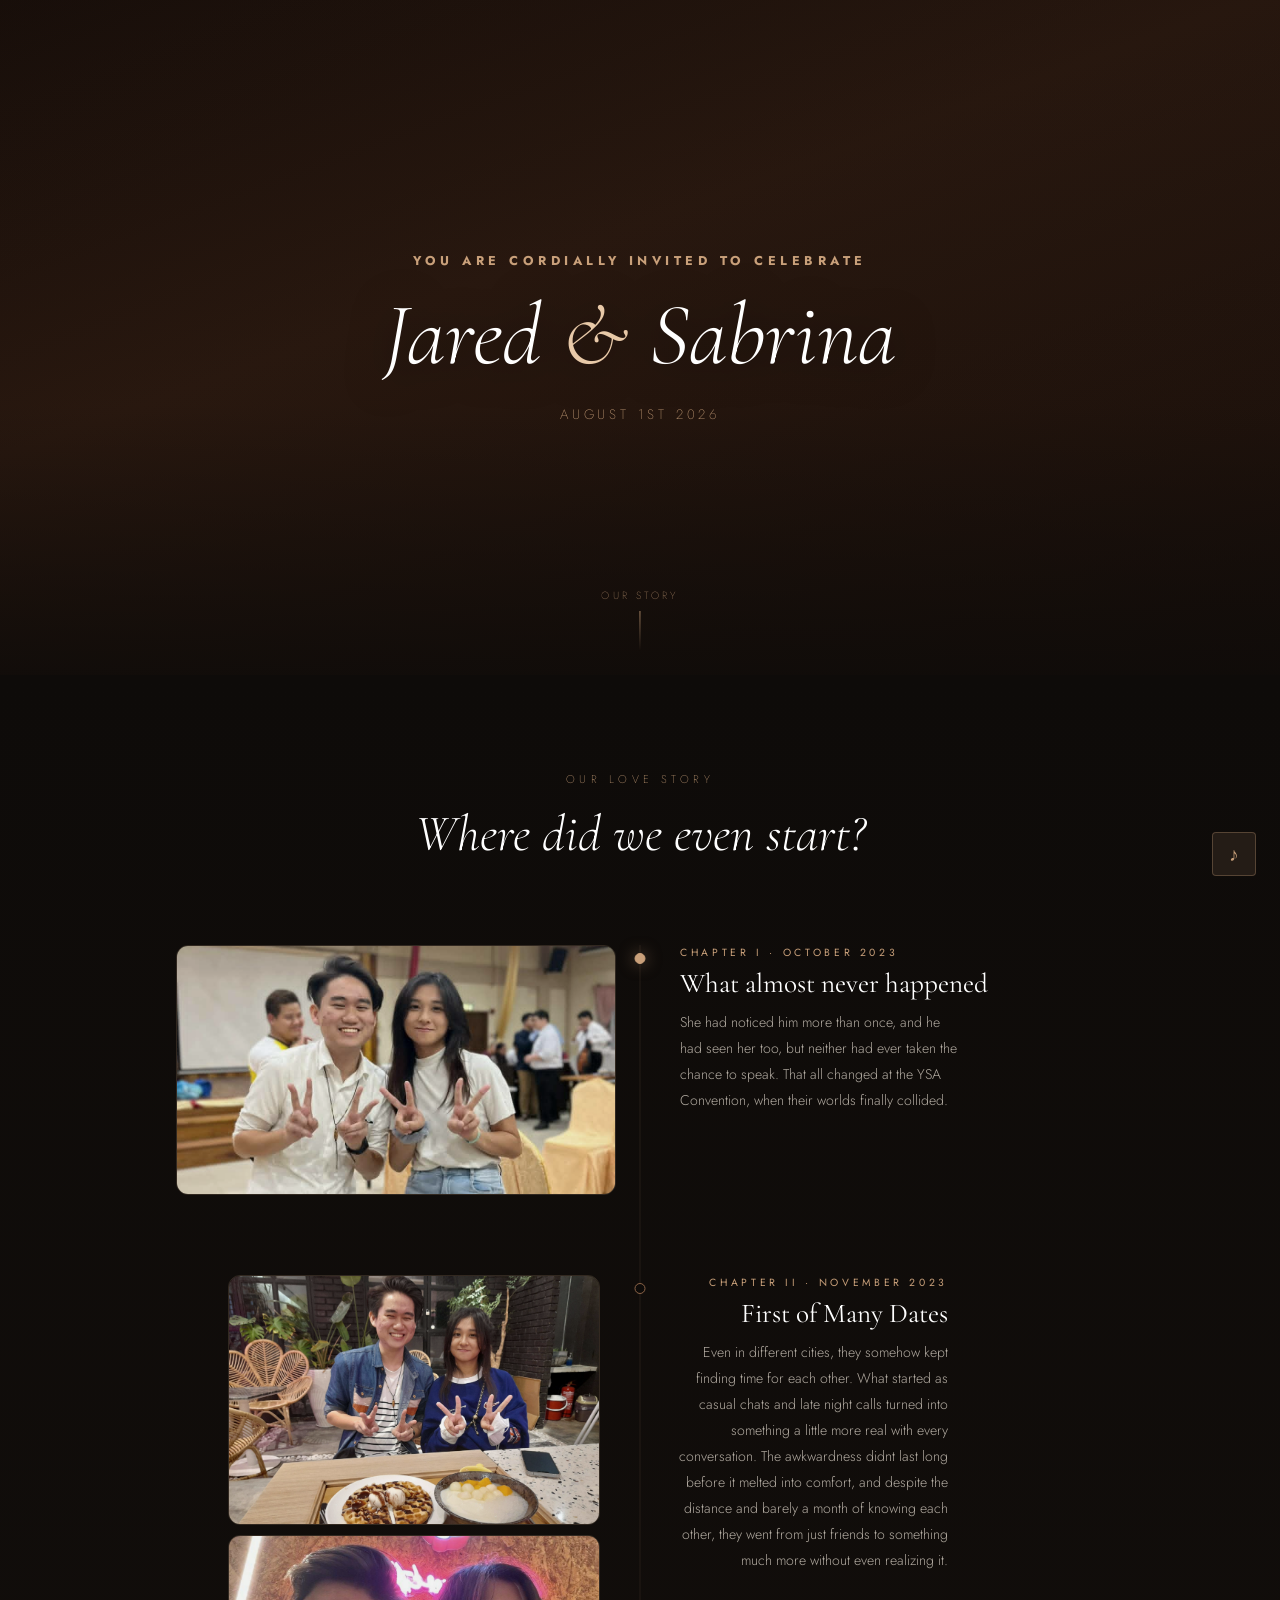
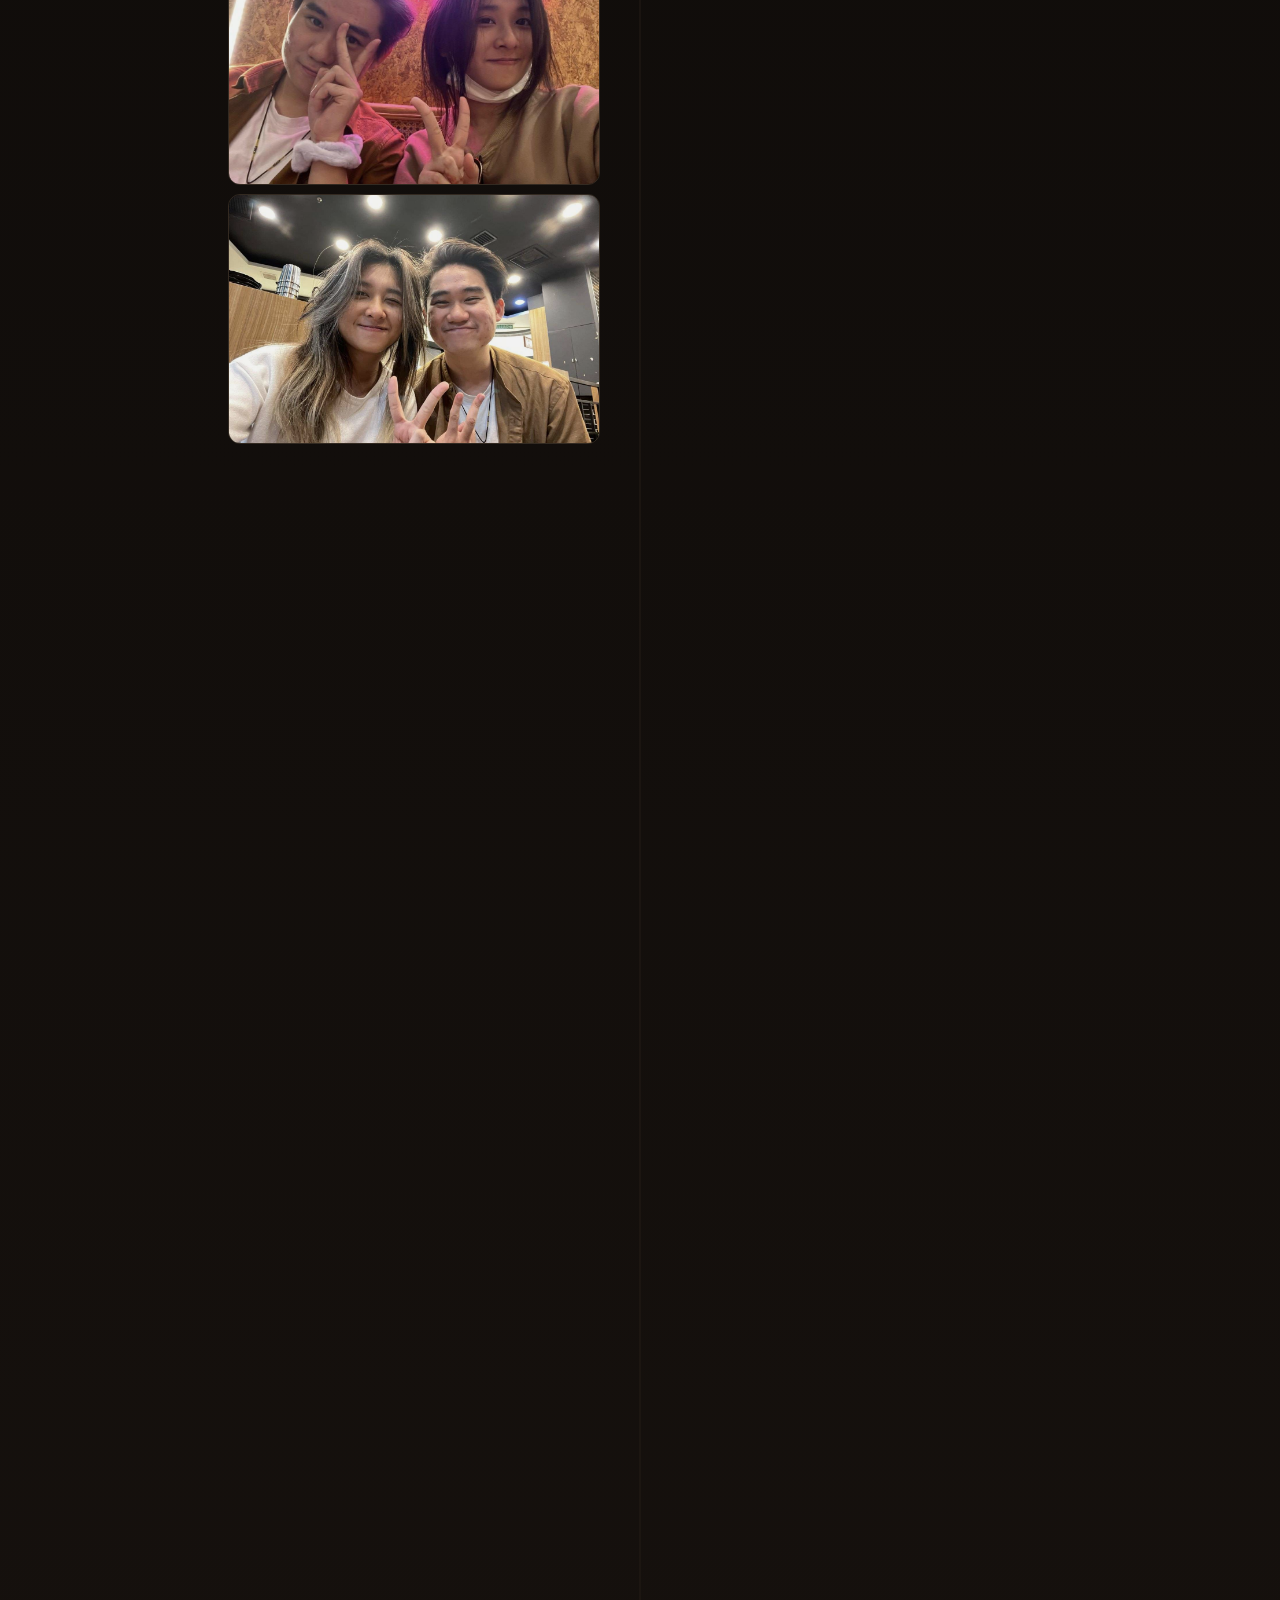
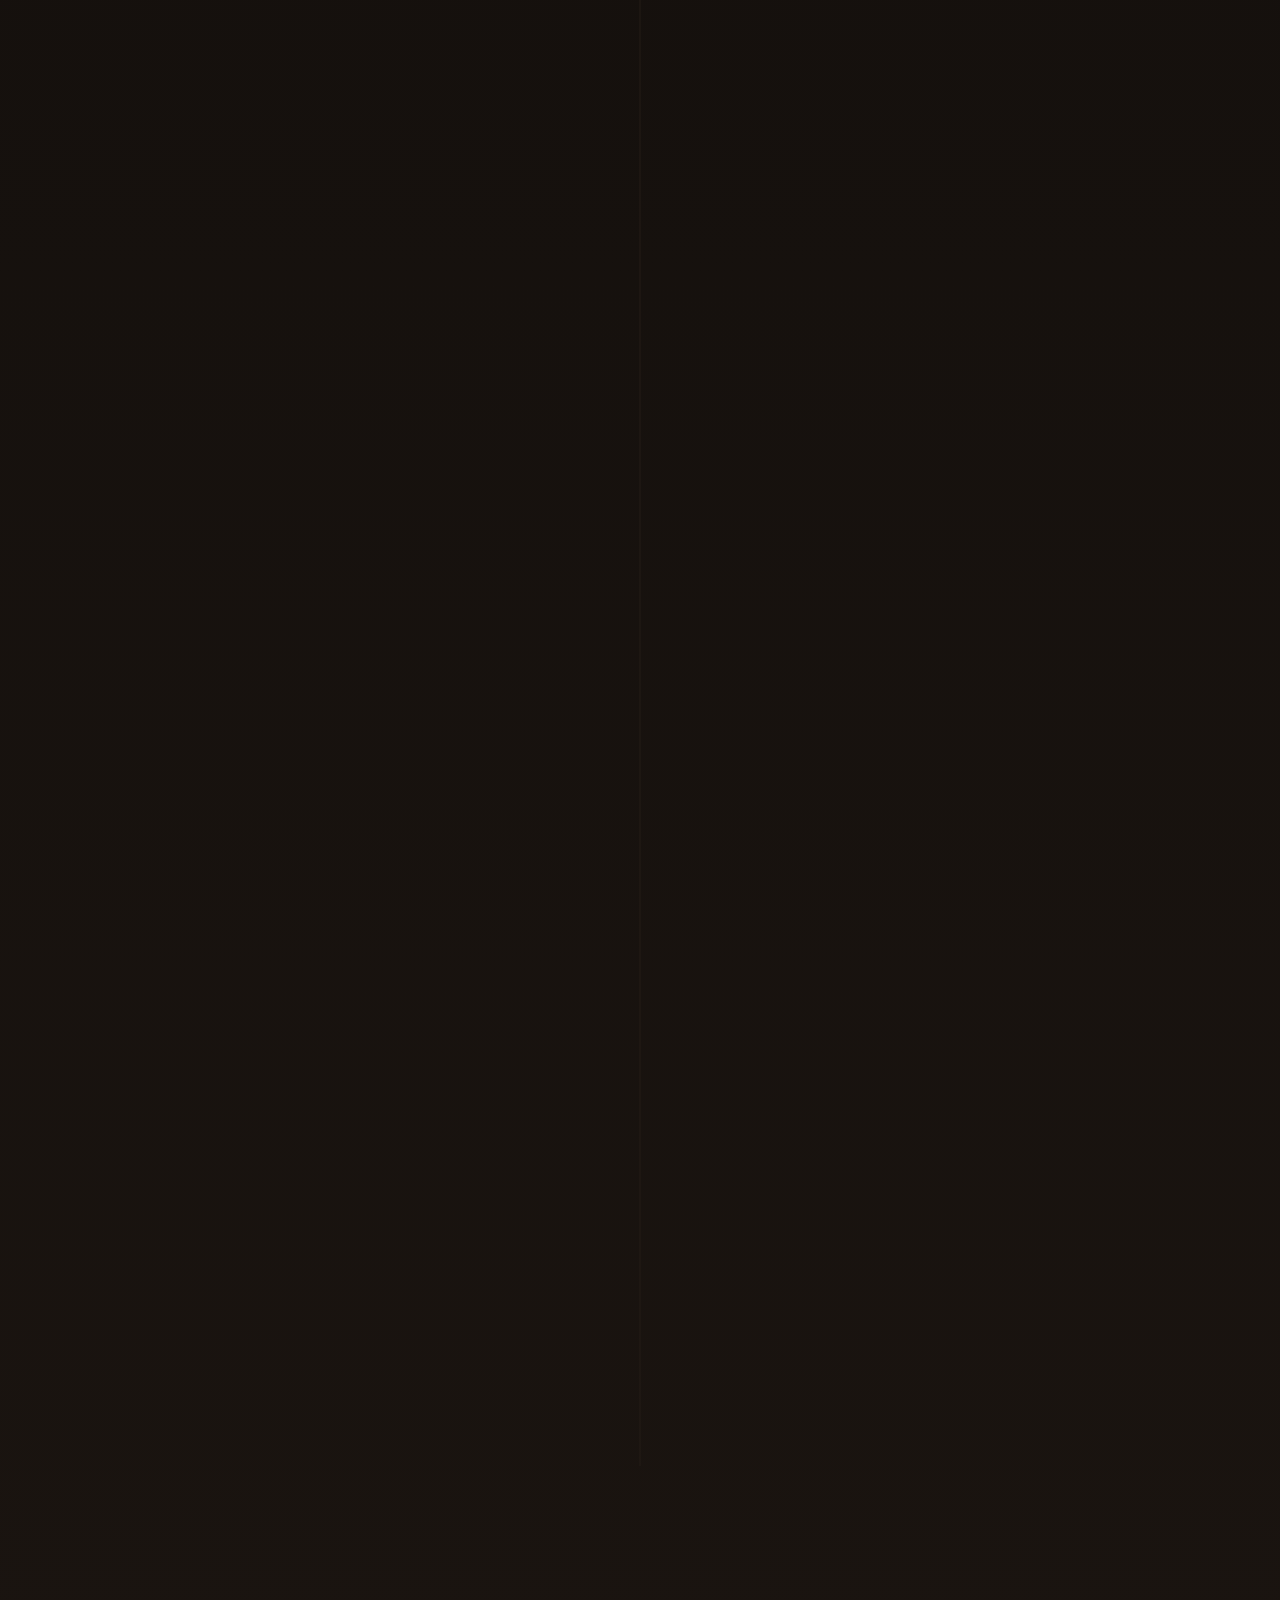
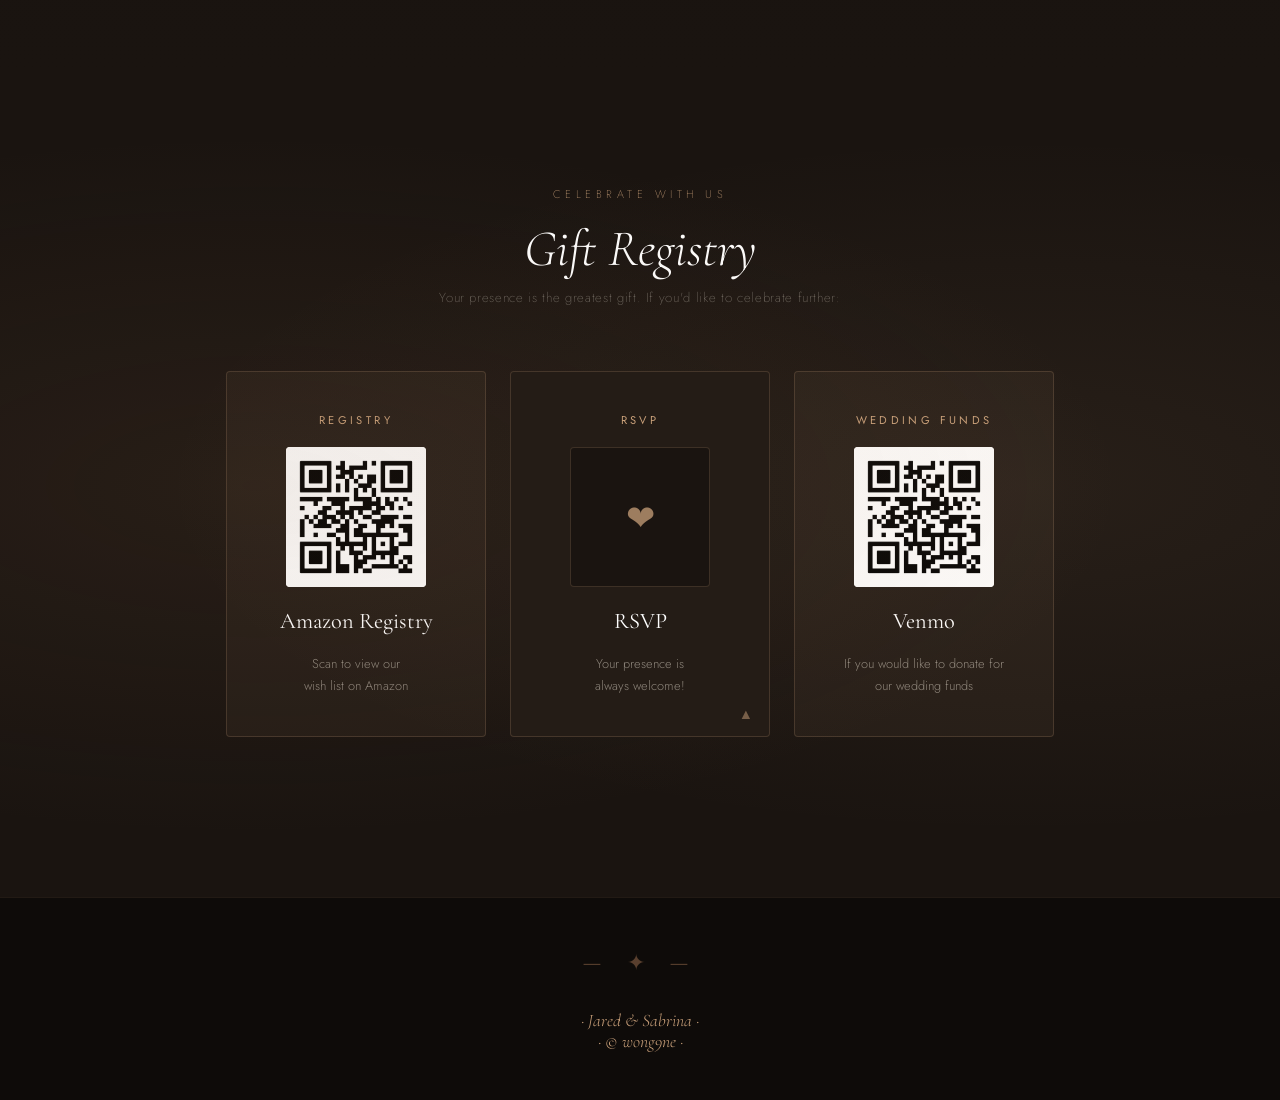
==== index.html @ 28d18159 "add icon fix" ====
<!DOCTYPE html>
<html lang="en">
<head>
  <meta charset="UTF-8" />
  <meta name="viewport" content="width=device-width, initial-scale=1.0"/>
  <title>Jared & Sabrina</title>
  <link rel="icon" type="image/x-icon" href="pics/heartBeat.ico">
  <link href="https://fonts.googleapis.com/css2?family=Cormorant+Garamond:ital,wght@0,300;0,400;0,600;1,300;1,400&family=Jost:wght@200;300;400&display=swap" 
  rel="stylesheet"/>
  <link rel="stylesheet" href="styles.css"/>
</head>
<body>

  <!-- ═══ HERO ═══ -->
  <section id="hero">
    <div id="hero-fallback"></div>
    <video id="hero-video" autoplay muted loop playsinline>
      <source src="media/weddingShowcaseMobile.mp4" type="video/mp4" media="(max-width: 640px)" />
      <source src="media/weddingStuff2.mp4" type="video/mp4" />
    </video>
    <div class="hero-content">
      <p class="hero-eyebrow">You are cordially invited to celebrate</p>
      <h1 class="hero-title">Jared <span>&</span> Sabrina</h1>
      <p class="hero-date">August 1st 2026</p>
    </div>
    <div class="scroll-hint">
      <span>Our Story</span>
      <div class="scroll-line"></div>
    </div>
  </section>

  <!-- ═══ MUSIC PLAYER ═══ -->
  <div id="music-player">
    <div id="music-controls">
      <span id="music-label">Now Playing</span>
      <input type="range" id="volume-slider" min="0" max="1" step="0.01" value="0.4" />
      <button id="music-toggle">⏸ Pause</button>
    </div>
    <div id="music-icon">♪</div>
    <audio id="bg-music" loop>
      <source src="media/heartbeatsforyou.mp3" type="audio/mpeg" />
    </audio>
  </div>


  <!-- ═══ OUR STORY ═══ -->
  <section id="story">
    <p class="section-eyebrow">Our love story</p>
    <h2 class="section-title">Where did we even start?</h2>
    <div class="timeline">
      <div class="timeline-track">
        <div class="timeline-track-fill" id="trackFill"></div>
        <div class="timeline-track-fill" id="trackFill2"></div>
      </div>

      <!-- ── CHAPTER 1 ── -->
      <div class="timeline-item">
        <div class="timeline-content">
          <span class="timeline-year">Chapter I · October 2023</span>
          <h3 class="timeline-heading">What almost never happened</h3>
          <p class="timeline-text">
            She had noticed him more than once, and he had seen her too, but neither had ever taken the chance to speak. 
            That all changed at the YSA Convention, when their worlds finally collided.
          </p>
        </div>
        <div class="timeline-dot"></div>
        <div class="timeline-photo-group">
          <img src="pics/firstmeeting.jpg" alt="" class="timeline-photo-massive" />
        </div>
      </div>

      <!-- ── CHAPTER 2 ── -->
      <div class="timeline-item">
        <div class="timeline-photo-group-odd">
          <div style="margin-left: -4rem; display: flex; flex-wrap: wrap; gap: 0.6rem;">
            <img src="pics/firstMeetingDinner.jpg" alt="" class="timeline-photo-massive" style="object-position: 100% 5%;"/>
            <img src="pics/cute.jpg" alt="" class="timeline-photo-massive" />
            <img src="pics/koreabbq.jpg" alt="" class="timeline-photo-massive" />
          </div>
        </div>
        <div class="timeline-dot"></div>
        <div class="timeline-content">
          <span class="timeline-year">Chapter II · November 2023</span>
          <h3 class="timeline-heading">First of Many Dates</h3>
          <p class="timeline-text">
            Even in different cities, they somehow kept finding time for each other. What started as casual chats and late night calls turned into something a 
            little more real with every conversation. The awkwardness didnt last long before it melted into comfort, and despite the distance and barely a month of knowing each other, 
            they went from just friends to something much more without even realizing it.
          </p>
        </div>
      </div>

      <!-- ── CHAPTER 3 ── -->
      <div class="timeline-item">
        <div class="timeline-content">
          <span class="timeline-year">Chapter III · 2023-2025</span>
          <h3 class="timeline-heading">The Long Long Game of Long-Distance</h3>
          <p class="timeline-text">
            Playing this game was a crazy mixture of happy, sad, anger, frustration, and all of the above. Yet they managed to find ways to love each other
            no matter the distance. 
          </p>
        </div>
        <div class="timeline-dot"></div>
        <div class="timeline-photo-group">
          <img src="pics/laieTemp.jpg" alt="" class="timeline-photo-massive" />
          <img src="pics/nightDateOnline.jpg" alt="" class="timeline-photo-massive" style="object-position: 50% 80%;" />
        </div>
      </div>

      <!-- ── CHAPTER 4 ── -->
      <div class="timeline-item timeline-item--center">
        <div class="timeline-dot"></div>
        <div class="timeline-content-center">
          <span class="timeline-year">Chapter IV · 2023-2025</span>
          <h3 class="timeline-heading">Trips together</h3>
          <p class="timeline-text">
            Many have called them crazy and its not wrong to assume that, yet they remained committed to the promise of meeting up every other break. 
            They broke the promise anyway because they met almost every break.
          </p>
          <p class="timeline-text">Places visited:
             <ul>
              <li>Utah x3</li>
              <li>Los Angeles x1</li>
              <li>Malaysia x1</li>
              <li>Alaska x1</li>
              <li>Hawaii x1</li>
             </ul>
          </p>
          <div class="timeline-photo-group-center">
            <img src="pics/LAbathroom.jpg" alt="" class="timeline-photo-center-potrait" />
            <img src="pics/alaska2.jpg" alt="" class="timeline-photo-center-potrait" />
            <img src="pics/lightLA.jpg" alt="" class="timeline-photo-center-potrait" />
            <img src="pics/Hawaii.jpg" alt="" class="timeline-photo-center-potrait" />
            <img src="pics/utahTemple.jpg" alt="" class="timeline-photo-center-potrait" />
            <img src="pics/doublePolaroid.jpg" alt="" class="timeline-photo-center-potrait" />
            <img src="pics/winterwonerland.jpg" alt="" class="timeline-photo-center-potrait" />
            <img src="pics/disney.jpg" alt="" class="timeline-photo-center-potrait" />
            <img src="pics/firstDateRecreate.jpg" alt="" class="timeline-photo-center-potrait" />
          </div>
        </div>
      </div>

      <!-- ── CHAPTER 5 ── -->
      <div class="timeline-item timeline-item--video">
        <div class="timeline-content">
          <span class="timeline-year">Chapter V · December 30th 2025</span>
          <h3 class="timeline-heading">The Proposal</h3>
          <p class="timeline-text">
            Alaska was a wild choice on his part, but a new place meant new experiences, right? 
            Beneath the northern lights, a new chapter of their story began to unfold.
          </p>
        </div>
        <div class="timeline-dot"></div>
        <div class="timeline-video-slot">
          <video src="media/proposal.mp4" class="timeline-video" autoplay muted loop playsinline 
          style="object-position: 100% 5%;"></video>
        </div>
      </div>

      <!-- ── CHAPTER 6 ── -->
      <div class="timeline-item timeline-item--final">
        <div class="timeline-dot"></div>
        <div class="timeline-content-final">
          <span class="timeline-year">Chapter VI · 2026</span>
          <h3 class="timeline-heading">Eternity starts now</h3>
          <p class="timeline-text">
            Now after 3 long years, we're happy to celebrate our union together with you.
          </p>
        </div>
      </div>

    </div><!-- .timeline -->
  </section>


  <!-- ═══ REGISTRY / QR CODES ═══ -->
  <section id="qr">
    <div class="qr-header">
      <p class="section-eyebrow">Celebrate with us</p>
      <h2 class="section-title" style="margin-bottom:0.5rem;">Gift Registry</h2>
      <p class="qr-subtext">Your presence is the greatest gift. If you'd like to celebrate further:</p>
    </div>

    <div class="qr-grid">

      <!-- ── Amazon Registry ── -->
      <a href="https://www.amazon.com/wedding/guest-view/27SP08S4Y27EB"
         target="_blank" rel="noopener noreferrer" class="qr-card-link">
        <div class="qr-card">
          <span class="qr-label">Registry</span>
          <div class="qr-placeholder">
            <img src="pics/AmazonPage.png" alt="Amazon Registry QR Code" style="width:100%;height:100%;object-fit:cover;" />
          </div>
          <p class="qr-name">Amazon Registry</p>
          <p class="qr-desc">Scan to view our<br/>wish list on Amazon</p>
        </div>
      </a>

      <!-- ── RSVP ── -->
      <div class="qr-card qr-card--rsvp" id="rsvp-trigger" role="button" tabindex="0"
           aria-expanded="false" aria-controls="rsvp-form-area">
        <span class="qr-label">RSVP</span>
        <div class="rsvp-icon">❤︎</div>
        <p class="qr-name">RSVP</p>
        <p class="qr-desc">Your presence is<br/>always welcome!</p>
        <span class="rsvp-caret" aria-hidden="true">▲</span>
      </div>

      <!-- ── Venmo ── -->
      <a href="https://venmo.com/code?user_id=3791310968325274312&created=1777735167"
         target="_blank" rel="noopener noreferrer" class="qr-card-link">
        <div class="qr-card">
          <span class="qr-label">Wedding Funds</span>
          <div class="qr-placeholder">
            <img src="pics/AmazonPage.png" alt="Amazon Registry QR Code" style="width:100%;height:100%;object-fit:cover;" />
          </div>
          <p class="qr-name">Venmo</p>
          <p class="qr-desc">If you would like to donate for <br/>our wedding funds</p>
        </div>
      </a>

    </div><!-- .qr-grid -->

    <!-- ── RSVP FORM (expands below cards) ── -->
    <div id="rsvp-form-area" class="rsvp-form-area" aria-hidden="true">
      <div class="rsvp-form-inner">
        <div class="rsvp-ornament">— ✦ —</div>
        <h3 class="rsvp-form-title">We'd love to see you there</h3>

        <!-- Success state (hidden until submitted) -->
        <div id="rsvp-success" class="rsvp-success" style="display:none;">
          <div class="rsvp-success-icon">📩</div>
          <p class="rsvp-success-text" id="rsvp-success-text">Your RSVP has been saved. We can't wait to celebrate with you!</p>
          <button class="rsvp-edit-btn" id="rsvp-edit-btn">Edit my RSVP</button>
        </div>

        <!-- Form fields -->
        <div id="rsvp-fields">

          <!-- Name -->
          <div class="rsvp-field">
            <label class="rsvp-label" for="rsvp-name">Name</label>
            <input class="rsvp-input" type="text" id="rsvp-name"
                   placeholder="Your full name" autocomplete="name" />
          </div>

          <!-- Email -->
          <div class="rsvp-field">
            <label class="rsvp-label" for="rsvp-email">Email</label>
            <input class="rsvp-input" type="email" id="rsvp-email"
                   placeholder="Your email address" autocomplete="email" />
          </div>

          <!-- Attendance checkboxes -->
          <div class="rsvp-field">
            <label class="rsvp-label">I will be attending:</label>
            <div class="rsvp-checks">
              <label class="rsvp-check-label">
                <input type="checkbox" id="rsvp-sealing" class="rsvp-checkbox" />
                <span class="rsvp-checkmark"></span>
                <span>Sealing at Cebu Temple</span>
              </label>
              <label class="rsvp-check-label">
                <input type="checkbox" id="rsvp-party" class="rsvp-checkbox" />
                <span class="rsvp-checkmark"></span>
                <span>Wedding afterparty in Hawaii</span>
              </label>
              <label class="rsvp-check-label">
                <input type="checkbox" id="rsvp-message-only" class="rsvp-checkbox" />
                <span class="rsvp-checkmark"></span>
                <span>Just want to leave a message for the couple!</span>
              </label>
            </div>
          </div>

          <!-- Plus one -->
          <div class="rsvp-field">
            <label class="rsvp-label">Will you be bringing a guest?</label>
            <div class="rsvp-checks">
              <label class="rsvp-check-label">
                <input type="checkbox" id="rsvp-plusone" class="rsvp-checkbox" />
                <span class="rsvp-checkmark"></span>
                <span>Yes, I'm bringing a +1</span>
              </label>
            </div>
          </div>

          <!-- Message -->
          <div class="rsvp-field">
            <label class="rsvp-label" for="rsvp-message">Leave a message for the couple</label>
            <textarea class="rsvp-textarea" id="rsvp-message"
                      placeholder="Write something kind…" rows="4"></textarea>
          </div>

          <button class="rsvp-submit-btn" id="rsvp-submit-btn">Save my RSVP</button>

        </div><!-- #rsvp-fields -->
      </div>
    </div>

  </section>

  <!-- ═══ FOOTER ═══ -->
  <footer>
    <div class="ornament">— ✦ —</div>
    <p> · Jared & Sabrina · </p>
    <p> · &copy; wong9ne · </p>
  </footer>

  <script src="script.js"></script>
</body>
</html>
---- styles.css ----
/* ─────────────────────────────────────────
   RESET & ROOT VARIABLES
───────────────────────────────────────── */
*, *::before, *::after {
  box-sizing: border-box;
  margin: 0;
  padding: 0;
}

:root {
  --rosegold:       #C9A07A;
  --rosegold-light: #E8C9A8;
  --rosegold-dark:  #8B6347;
  --cream:          #F5EDE0;
  --dark:           #0E0B09;
  --dark2:          #1A1410;
  --dark3:          #241C16;
  --white:          #FFFFFF;
  --muted:          rgba(232, 201, 168, 0.45);
}

html {
  scroll-behavior: smooth;
}

body {
  background: var(--dark);
  color: var(--cream);
  font-family: 'Jost', sans-serif;
  font-weight: 300;
  overflow-x: hidden;
}


/* ─────────────────────────────────────────
   HERO
───────────────────────────────────────── */
#hero {
  position: relative;
  height: 75vh;
  min-height: 350px;
  overflow: hidden;
  display: flex;
  align-items: center;
  justify-content: center;
}

#hero-video {
  position: absolute;
  inset: 0;
  width: 100%;
  height: 100%;
  object-fit: cover;
  object-position: 50% 10%;
  opacity: 0.55;
  filter: saturate(0.6) brightness(0.7);
}

#hero-fallback {
  position: absolute;
  inset: 0;
  background: linear-gradient(160deg, #1a0f0a 0%, #2d1a10 40%, #1a0f0a 100%);
  z-index: 0;
}

#hero::after {
  content: '';
  position: absolute;
  inset: 0;
  background: linear-gradient(
    to bottom,
    rgba(14, 11, 9, 0.2)  0%,
    rgba(14, 11, 9, 0.15) 60%,
    rgba(14, 11, 9, 0.85) 100%
  );
  z-index: 1;
}

.hero-content {
  position: relative;
  z-index: 2;
  text-align: center;
  padding: 2rem;
}

.hero-eyebrow {
  font-family: 'Jost', sans-serif;
  font-weight: bold;
  font-size: clamp(0.65rem, 1.5vw, 0.8rem);
  letter-spacing: 0.35em;
  text-transform: uppercase;
  color: var(--rosegold);
  margin-bottom: 1.2rem;
  opacity: 0;
  animation: fadeUp 1.2s 0.4s forwards;
}

.hero-title {
  font-family: 'Cormorant Garamond', serif;
  font-weight: 300;
  font-style: italic;
  font-size: clamp(2.8rem, 8vw, 5.5rem);
  line-height: 1.05;
  color: var(--white);
  text-shadow: 0 2px 40px rgba(0, 0, 0, 0.6);
  opacity: 0;
  animation: fadeUp 1.2s 0.7s forwards;
}

.hero-title span {
  color: var(--rosegold-light);
}

.hero-date {
  margin-top: 1.4rem;
  font-size: clamp(0.7rem, 1.5vw, 0.85rem);
  letter-spacing: 0.28em;
  text-transform: uppercase;
  color: var(--rosegold);
  font-weight: 200;
  opacity: 0;
  animation: fadeUp 1.2s 1s forwards;
}

.scroll-hint {
  position: absolute;
  bottom: 1.5rem;
  left: 50%;
  transform: translateX(-50%);
  z-index: 2;
  display: flex;
  flex-direction: column;
  align-items: center;
  gap: 8px;
  opacity: 0;
  animation: fadeIn 1s 1.6s forwards;
}

.scroll-hint span {
  font-size: 0.65rem;
  letter-spacing: 0.3em;
  text-transform: uppercase;
  color: var(--rosegold);
  font-weight: 200;
}

.scroll-line {
  width: 1px;
  height: 40px;
  background: linear-gradient(to bottom, var(--rosegold), transparent);
  animation: scrollPulse 2s infinite;
}

.video-hint {
  position: absolute;
  bottom: 3.5rem;
  right: 1.5rem;
  z-index: 3;
  font-size: 0.62rem;
  letter-spacing: 0.2em;
  text-transform: uppercase;
  color: rgba(201, 160, 122, 0.4);
  font-weight: 200;
}


/* ─────────────────────────────────────────
   SHARED SECTION LABELS
───────────────────────────────────────── */
.section-eyebrow {
  text-align: center;
  font-size: 0.7rem;
  letter-spacing: 0.4em;
  text-transform: uppercase;
  color: var(--rosegold);
  font-weight: 200;
  margin-bottom: 1rem;
}

.section-title {
  text-align: center;
  font-family: 'Cormorant Garamond', serif;
  font-weight: 300;
  font-style: italic;
  font-size: clamp(2rem, 5vw, 3.2rem);
  color: var(--white);
  margin-bottom: 5rem;
}


/* ─────────────────────────────────────────
   STORY / TIMELINE
───────────────────────────────────────── */
#story {
  position: relative;
  padding: 6rem 0 8rem;
  background: linear-gradient(to bottom, var(--dark) 0%, var(--dark2) 100%);
}

.timeline {
  position: relative;
  max-width: 760px;
  margin: 0 auto;
  padding: 0 2rem;
}

.timeline-track {
  position: absolute;
  left: 50%;
  top: 0;
  bottom: 0;
  width: 1px;
  transform: translateX(-50%);
  background: var(--dark3);
  overflow: hidden;
}

.timeline-track-fill {
  position: absolute;
  top: 0;
  left: 0;
  right: 0;
  height: 0%;
  background: linear-gradient(
    to bottom,
    var(--rosegold-dark),
    var(--rosegold),
    var(--rosegold-light)
  );
  transition: height 0.1s ease-out;
  box-shadow: 0 0 12px rgba(201, 160, 122, 0.4);
}

.timeline-item {
  position: relative;
  display: flex;
  align-items: flex-start;
  gap: 2.5rem;
  margin-bottom: 5rem;
  opacity: 0;
  transform: translateY(30px);
  /* TWEAK: lower duration (e.g. 0.2s) = snappier pop-in, higher = slower fade */
  transition: opacity 0.35s ease, transform 0.35s ease;
}

.timeline-item.visible {
  opacity: 1;
  transform: translateY(0);
}

.timeline-item:nth-child(odd) {
  flex-direction: row;
  text-align: right;
}

.timeline-item:nth-child(even) {
  flex-direction: row-reverse;
  text-align: left;
}

.timeline-item:nth-child(odd)  .timeline-content { align-items: flex-end; }
.timeline-item:nth-child(even) .timeline-content { align-items: flex-start; }

.timeline-dot {
  position: absolute;
  left: 50%;
  top: 8px;
  transform: translateX(-50%);
  width: 11px;
  height: 11px;
  border-radius: 50%;
  background: var(--dark);
  border: 1.5px solid var(--rosegold-dark);
  transition: border-color 0.5s, background 0.5s, box-shadow 0.5s;
  z-index: 2;
}

.timeline-item.visible .timeline-dot {
  border-color: var(--rosegold);
  background: var(--rosegold);
  box-shadow: 0 0 16px rgba(201, 160, 122, 0.5);
}

.timeline-content {
  width: calc(50% - 2.5rem);
  display: flex;
  flex-direction: column;
  gap: 0.5rem;
  flex-shrink: 0;
}

.timeline-year {
  font-size: 0.65rem;
  letter-spacing: 0.35em;
  text-transform: uppercase;
  color: var(--rosegold);
  font-weight: 400;
}

.timeline-heading {
  font-family: 'Cormorant Garamond', serif;
  font-size: clamp(1.25rem, 3vw, 1.7rem);
  font-weight: 400;
  color: var(--white);
  line-height: 1.2;
}

.timeline-text {
  font-size: 0.88rem;
  line-height: 1.85;
  color: rgba(245, 237, 224, 0.7);
  max-width: 280px;
}

.timeline-spacer {
  width: calc(50% - 2.5rem);
  flex-shrink: 0;
}

/* ── Timeline Photos ── */
.timeline-photo-group {
  width: calc(70%);
  flex-shrink: 0;
  display: flex;
  flex-direction: row;
  flex-wrap: wrap;
  gap: 0.6rem;
  justify-content: center;
}

.timeline-photo-group-odd {
  width: calc(50% - 2.5rem);
  flex-shrink: 0;
  display: flex;
  flex-direction: row;
  flex-wrap: wrap;
  gap: 0.6rem;
  justify-content: flex-start;
  margin-left: 0;
  padding-left: 0;
}

.timeline-item:nth-child(odd) .timeline-photo-group {
  justify-content: flex-start;
}

.timeline-photo {
  width: 100%;
  max-width: 250px;
  height: 170px;
  object-fit: cover;
  border-radius: 12px;
  border: 1px solid rgba(201, 160, 122, 0.2);
  filter: saturate(0.85) brightness(0.95);
  transition: filter 0.4s, transform 0.4s;
}

.timeline-photo-massive {
  width: 100%;
  max-width: 440px;
  height: 250px;
  object-fit: cover;
  border-radius: 12px;
  border: 1px solid rgba(201, 160, 122, 0.2);
  filter: saturate(0.85) brightness(0.95);
  transition: filter 0.4s, transform 0.4s;
}

.timeline-photo-potrait {
  width: 100%;
  max-width: 140px;
  height: 190px;
  object-fit: cover;
  border-radius: 12px;
  border: 1px solid rgba(201, 160, 122, 0.2);
  filter: saturate(0.85) brightness(0.95);
  transition: filter 0.4s, transform 0.4s;
}

.timeline-video {
  width: 100%;
  max-width: 100%;
  height: 280px;
  object-fit: cover;
  border-radius: 12px;
  border: 1px solid rgba(201, 160, 122, 0.2);
  display: block;
}

.timeline-video-slot {
  width: max-content;
  flex-shrink: 0;
  margin: 30px;
  display: flex;
  align-items: flex-start;
}

.timeline-item--video .timeline-video {
  height: 280px;
  width: 100%;
}

.timeline-photo:hover,
.timeline-photo-potrait:hover,
.timeline-photo-massive:hover {
  filter: saturate(1) brightness(1.05);
  transform: scale(1.02);
}

/* ── Chapter 4 centered layout ── */
.timeline-item--center {
  justify-content: center;
  text-align: center;
  flex-direction: column !important;
  align-items: center;
}

.timeline-item--center .timeline-dot {
  position: absolute;
  left: 50%;
  transform: translateX(-50%);
  top: 0;
}

.timeline-content-center {
  display: flex;
  flex-direction: column;
  align-items: center;
  gap: 0.8rem;
  max-width: 680px;
  text-align: center;
  margin-top: 2rem;
}

.timeline-photo-group-center {
  display: flex;
  flex-direction: row;
  flex-wrap: wrap;
  gap: 0.8rem;
  justify-content: center;
  margin-top: 1.5rem;
  width: 100%;
}

.timeline-photo-center {
  width: 220px;
  height: 200px;
  object-fit: cover;
  border-radius: 12px;
  border: 1px solid rgba(201, 160, 122, 0.2);
  filter: saturate(0.85) brightness(0.95);
  transition: filter 0.4s, transform 0.4s;
}

.timeline-photo-center-potrait {
  width: 170px;
  height: 240px;
  object-fit: cover;
  border-radius: 12px;
  border: 1px solid rgba(201, 160, 122, 0.2);
  filter: saturate(0.85) brightness(0.95);
  transition: filter 0.4s, transform 0.4s;
}

.timeline-photo-center:hover,
.timeline-photo-center-potrait:hover {
  filter: saturate(1) brightness(1.05);
  transform: scale(1.02);
}

/* ── Final centered chapter ── */
.timeline-item--final {
  justify-content: center;
  text-align: center;
  flex-direction: column !important;
  align-items: center;
}

.timeline-item--final .timeline-dot {
  position: absolute;
  left: 50%;
  transform: translateX(-50%);
  top: 0;
}

.timeline-content-final {
  display: flex;
  flex-direction: column;
  align-items: center;
  gap: 0.5rem;
  max-width: 600px;
  text-align: center;
  margin-top: 2rem;
}

.timeline-content-final .timeline-heading {
  font-size: clamp(2.5rem, 6vw, 3.4rem);
  font-style: italic;
}

.timeline-content-final .timeline-year {
  font-size: 1.3rem;
  letter-spacing: 0.7em;
}

.timeline-content-final .timeline-text {
  font-size: 1.75rem;
  line-height: 2;
  max-width: 100%;
}


/* ─────────────────────────────────────────
   QR / REGISTRY
───────────────────────────────────────── */
#qr {
  padding: 7rem 2rem 10rem;   /* TWEAK: increase last value if footer still overlaps */
  background: var(--dark2);
  position: relative;
  overflow: hidden;
}

#qr::before {
  content: '';
  position: absolute;
  inset: 0;
  background:
    radial-gradient(ellipse at 20% 50%, rgba(139, 99, 71, 0.12) 0%, transparent 60%),
    radial-gradient(ellipse at 80% 50%, rgba(201, 160, 122, 0.08) 0%, transparent 60%);
  pointer-events: none;
}

.qr-header {
  text-align: center;
  margin-bottom: 4rem;
}

.qr-subtext {
  text-align: center;
  color: rgba(245, 237, 224, 0.45);
  font-size: 0.82rem;
  font-weight: 200;
  letter-spacing: 0.05em;
}

/* ── Grid: three equal cards in one row ── */
.qr-grid {
  display: flex;
  flex-wrap: nowrap;
  gap: 1.5rem;
  justify-content: center;
  align-items: stretch;
  max-width: 900px;
  margin: 0 auto;
}

/* ── Base card ── */
/* TWEAK CARD SIZE: change max-width (currently 260px) and min-height (currently 340px) */
.qr-card {
  background: var(--dark3);
  border: 1px solid rgba(201, 160, 122, 0.2);
  border-radius: 4px;
  padding: 2.5rem 2rem;
  display: flex;
  flex-direction: column;
  align-items: center;
  gap: 1.2rem;
  text-align: center;           /* ← centers all text uniformly */
  flex: 0 0 260px;              /* ← fixed equal width for all three cards */
  max-width: 260px;             /* TWEAK: card width */
  min-height: 340px;            /* TWEAK: card height */
  justify-content: flex-start;
  transition: border-color 0.3s, transform 0.3s;
}

.qr-card:hover {
  border-color: rgba(201, 160, 122, 0.5);
  transform: translateY(-4px);
}

/* ── Amazon <a> wrapper — forces same size as sibling cards ── */
.qr-card-link {
  text-decoration: none;
  color: inherit;
  display: flex;
  flex: 0 0 260px;              /* matches .qr-card flex-basis */
  max-width: 260px;
}

.qr-card-link .qr-card {
  flex: 1 1 auto;
  max-width: 100%;
  min-width: unset;
  width: 100%;
}

/* ── QR placeholder box ── */
.qr-placeholder {
  width: 140px;                 /* TWEAK: QR image size */
  height: 140px;
  background: var(--white);
  border-radius: 4px;
  display: flex;
  align-items: center;
  justify-content: center;
  overflow: hidden;
  flex-shrink: 0;
}

.qr-label {
  font-size: 0.7rem;
  letter-spacing: 0.3em;
  text-transform: uppercase;
  color: var(--rosegold);
  font-weight: 400;
}

.qr-name {
  font-family: 'Cormorant Garamond', serif;
  font-size: 1.4rem;
  font-weight: 400;
  color: var(--white);
}

.qr-desc {
  font-size: 0.8rem;
  color: rgba(245, 237, 224, 0.5);
  text-align: center;
  line-height: 1.7;
}

/* ══════════════════════════════════════════
   RSVP CARD — brightness & contrast tweaks
   
   To make the RSVP card BRIGHTER / MORE CONTRAST:
     • .qr-card--rsvp border-color  → raise the alpha (0.55 → 0.75 → 1.0)
     • .qr-card--rsvp background    → raise the alpha (0.08 → 0.15 → 0.25)
     • .rsvp-icon color             → raise the alpha (0.75 → 1.0) or use var(--rosegold)
     • .rsvp-icon border            → raise the alpha (0.35 → 0.6 → 1.0)
     • .rsvp-icon background        → raise the alpha (0.12 → 0.2 → 0.35)
     • .qr-card--rsvp .qr-name      → raise the alpha (1.0 = full white)
     • .qr-card--rsvp .qr-desc      → raise the alpha (0.65 → 0.85)
   ══════════════════════════════════════════ */

.qr-card--rsvp {
  cursor: pointer;
  position: relative;
  border-style: solid;
  border-color: rgba(201, 160, 122, 0.2);         /* matches other cards by default */
  background: var(--dark3);                        /* matches other cards by default */
  transition: border-color 0.3s, transform 0.3s, background 0.3s;
}

.qr-card--rsvp:hover,
.qr-card--rsvp:focus {
  outline: none;
  border-color: rgba(201, 160, 122, 0.5);         /* same hover as other cards */
  background: var(--dark3);
}

/* Only highlights once clicked/expanded */
.qr-card--rsvp[aria-expanded="true"] {
  border-color: rgba(201, 160, 122, 0.8);         /* TWEAK: expanded border brightness */
  background: rgba(201, 160, 122, 0.08);          /* TWEAK: expanded fill brightness */
}

.rsvp-icon {
  font-size: 2.2rem;
  color: rgba(201, 160, 122, 0.75);
  width: 140px;
  height: 140px;
  display: flex;
  align-items: center;
  justify-content: center;
  border: 1px solid rgba(201, 160, 122, 0.2);     /* matches other cards by default */
  border-radius: 4px;
  background: var(--dark2);                        /* matches other cards by default */
  transition: background 0.3s, border-color 0.3s, color 0.3s;
  flex-shrink: 0;
}

/* Icon only brightens after click */
.qr-card--rsvp[aria-expanded="true"] .rsvp-icon {
  border-color: rgba(201, 160, 122, 0.35);        /* TWEAK: expanded icon box border */
  background: rgba(201, 160, 122, 0.12);          /* TWEAK: expanded icon box fill */
  color: var(--rosegold);                         /* TWEAK: expanded icon color */
}

.rsvp-caret {
  position: absolute;
  bottom: 0.8rem;
  right: 1rem;
  font-size: 0.9rem;
  color: rgba(201, 160, 122, 0.5);
  transition: transform 0.35s ease, color 0.3s;
}

.qr-card--rsvp[aria-expanded="true"] .rsvp-caret {
  transform: rotate(180deg);
  color: var(--rosegold);
}


/* ═══ RSVP FORM AREA ═══ */
.rsvp-form-area {
  max-height: 0;
  overflow: hidden;
  transition: max-height 0.55s cubic-bezier(0.4, 0, 0.2, 1), opacity 0.4s ease;
  opacity: 0;
}

.rsvp-form-area.open {
  max-height: 1400px;   /* TWEAK: raise if form content ever gets clipped */
  opacity: 1;
}

.rsvp-form-inner {
  max-width: 560px;
  margin: 3rem auto 0;
  padding: 3rem 2.5rem;
  background: var(--dark3);
  border: 1px solid rgba(201, 160, 122, 0.2);
  border-radius: 4px;
  display: flex;
  flex-direction: column;
  gap: 0;
}

.rsvp-ornament {
  text-align: center;
  color: var(--rosegold-dark);
  font-size: 1.1rem;
  letter-spacing: 0.4em;
  opacity: 0.6;
  margin-bottom: 0.4rem;
}

.rsvp-form-title {
  font-family: 'Cormorant Garamond', serif;
  font-weight: 300;
  font-style: italic;
  font-size: clamp(1.4rem, 3.5vw, 2rem);
  color: var(--white);
  text-align: center;
  line-height: 1.2;
  margin-bottom: 1.6rem;
}

/* ── Fields ── */
.rsvp-field {
  display: flex;
  flex-direction: column;
  gap: 0.6rem;
  padding: 1.2rem 0;
  border-bottom: 1px solid rgba(201, 160, 122, 0.08);
}

.rsvp-field:first-of-type {
  padding-top: 0;
}

.rsvp-field:last-of-type {
  border-bottom: none;
  padding-bottom: 0;
}

.rsvp-label {
  font-size: 0.68rem;
  letter-spacing: 0.3em;
  text-transform: uppercase;
  color: var(--rosegold);
  font-weight: 400;
  font-family: 'Jost', sans-serif;
  margin-bottom: 0.7rem;
}

.rsvp-input,
.rsvp-textarea {
  background: var(--dark2);
  border: 1px solid rgba(201, 160, 122, 0.2);
  border-radius: 3px;
  color: var(--cream);
  font-family: 'Jost', sans-serif;
  font-weight: 300;
  font-size: 0.9rem;
  padding: 0.75rem 1rem;
  outline: none;
  transition: border-color 0.3s;
  resize: vertical;
}

.rsvp-input::placeholder,
.rsvp-textarea::placeholder {
  color: rgba(245, 237, 224, 0.25);
}

.rsvp-input:focus,
.rsvp-textarea:focus {
  border-color: var(--rosegold);
}

.rsvp-textarea {
  margin-top: 0.2rem;
}

/* ── Custom checkboxes ── */
.rsvp-checks {
  display: flex;
  flex-direction: column;
  gap: 1rem;
  padding-top: 0.2rem;
}

.rsvp-check-label {
  display: flex;
  align-items: center;
  gap: 0.75rem;
  cursor: pointer;
  font-size: 0.88rem;
  color: rgba(245, 237, 224, 0.8);
  font-family: 'Jost', sans-serif;
  font-weight: 300;
  position: relative;
  line-height: 1.5;
}

.rsvp-checkbox {
  position: absolute;
  opacity: 0;
  width: 0;
  height: 0;
}

.rsvp-checkmark {
  width: 18px;
  height: 18px;
  border: 1.5px solid rgba(201, 160, 122, 0.4);
  border-radius: 2px;
  background: var(--dark2);
  flex-shrink: 0;
  transition: border-color 0.3s, background 0.3s;
  display: flex;
  align-items: center;
  justify-content: center;
}

.rsvp-checkbox:checked + .rsvp-checkmark {
  border-color: var(--rosegold);
  background: var(--rosegold);
}

.rsvp-checkbox:checked + .rsvp-checkmark::after {
  content: '';
  display: block;
  width: 5px;
  height: 9px;
  border: 1.5px solid var(--dark);
  border-top: none;
  border-left: none;
  transform: rotate(45deg) translateY(-1px);
}

/* ── Submit button ── */
.rsvp-submit-btn {
  align-self: center;
  background: none;
  border: 1px solid var(--rosegold);
  color: var(--rosegold);
  font-family: 'Jost', sans-serif;
  font-weight: 300;
  font-size: 0.72rem;
  letter-spacing: 0.3em;
  text-transform: uppercase;
  padding: 0.85rem 2.5rem;
  border-radius: 3px;
  cursor: pointer;
  transition: background 0.3s, color 0.3s;
  margin-top: 1.8rem;
}

.rsvp-submit-btn:hover {
  background: var(--rosegold);
  color: var(--dark);
}

/* ── Success state ── */
.rsvp-success {
  display: flex;
  flex-direction: column;
  align-items: center;
  gap: 1rem;
  text-align: center;
  padding: 1rem 0;
}

.rsvp-success-icon {
  font-size: 2rem;
  color: var(--rosegold);
  animation: fadeUp 0.6s forwards;
}

.rsvp-success-text {
  font-size: 0.95rem;
  color: rgba(245, 237, 224, 0.75);
  line-height: 1.7;
  font-family: 'Jost', sans-serif;
  font-weight: 300;
}

.rsvp-edit-btn {
  background: none;
  border: none;
  color: var(--rosegold-dark);
  font-size: 0.68rem;
  letter-spacing: 0.2em;
  text-transform: uppercase;
  cursor: pointer;
  font-family: 'Jost', sans-serif;
  text-decoration: underline;
  text-underline-offset: 3px;
  transition: color 0.3s;
}

.rsvp-edit-btn:hover {
  color: var(--rosegold);
}


/* ─────────────────────────────────────────
   FOOTER
───────────────────────────────────────── */
footer {
  padding: 3rem 2rem;
  text-align: center;
  border-top: 1px solid rgba(201, 160, 122, 0.1);
}

footer p {
  font-family: 'Cormorant Garamond', serif;
  font-style: italic;
  font-size: 1.1rem;
  color: var(--rosegold);
  font-weight: 300;
}

.ornament {
  text-align: center;
  color: var(--rosegold-dark);
  font-size: 1.4rem;
  letter-spacing: 0.4em;
  margin: 0 auto 2rem;
  opacity: 0.6;
  user-select: none;
}


/* ─────────────────────────────────────────
   ANIMATIONS
───────────────────────────────────────── */
@keyframes fadeUp {
  from { opacity: 0; transform: translateY(20px); }
  to   { opacity: 1; transform: translateY(0); }
}

@keyframes fadeIn {
  from { opacity: 0; }
  to   { opacity: 0.8; }
}

@keyframes scrollPulse {
  0%,  100% { opacity: 0.4; transform: scaleY(1); }
  50%        { opacity: 1;   transform: scaleY(1.15); }
}


/* ─────────────────────────────────────────
   MUSIC PLAYER
───────────────────────────────────────── */
#music-player {
  position: fixed;
  bottom: 1.5rem;
  right: 1.5rem;
  z-index: 100;
}

#music-icon {
  width: 44px;
  height: 44px;
  background: var(--dark3);
  border: 1px solid rgba(201, 160, 122, 0.3);
  border-radius: 4px;
  display: flex;
  align-items: center;
  justify-content: center;
  font-size: 1.2rem;
  color: var(--rosegold);
  cursor: pointer;
  transition: border-color 0.3s;
  margin-left: auto;
}

#music-icon:hover {
  border-color: var(--rosegold);
}

#music-controls {
  display: none;
  flex-direction: column;
  gap: 0.6rem;
  background: var(--dark3);
  border: 1px solid rgba(201, 160, 122, 0.2);
  border-radius: 4px;
  padding: 1rem;
  margin-bottom: 0.5rem;
  min-width: 160px;
}

#music-player:hover #music-controls {
  display: flex;
}

#music-label {
  font-size: 0.65rem;
  letter-spacing: 0.2em;
  text-transform: uppercase;
  color: var(--rosegold);
  font-weight: 200;
}

#volume-slider {
  -webkit-appearance: none;
  width: 100%;
  height: 2px;
  background: var(--dark);
  outline: none;
  border-radius: 2px;
  accent-color: var(--rosegold);
}

#music-toggle {
  background: none;
  border: 1px solid rgba(201, 160, 122, 0.3);
  color: var(--rosegold);
  font-size: 0.7rem;
  letter-spacing: 0.15em;
  padding: 0.4rem 0.6rem;
  border-radius: 3px;
  cursor: pointer;
  font-family: 'Jost', sans-serif;
  transition: border-color 0.3s, background 0.3s;
}

#music-toggle:hover {
  border-color: var(--rosegold);
  background: rgba(201, 160, 122, 0.1);
}


/* ─────────────────────────────────────────
   RESPONSIVE — base 640px rules
───────────────────────────────────────── */
@media (max-width: 750px) {
  .timeline-item,
  .timeline-item:nth-child(even) {
    flex-direction: column;
    text-align: left;
    padding-left: 2rem;
  }

  .timeline-track { left: 0.5rem; }
  .timeline-dot   { left: 0.5rem; }

  .timeline-content,
  .timeline-spacer,
  .timeline-item:nth-child(odd)  .timeline-content,
  .timeline-item:nth-child(even) .timeline-content {
    width: 100%;
    align-items: flex-start;
    text-align: left;
  }

  .timeline-spacer { display: none; }
  .timeline-text   { max-width: 100%; }
}


/* ─────────────────────────────────────────
   MOBILE ADDITIONS
───────────────────────────────────────── */
@media (max-width: 640px) {

  /* ── HERO ── */
  #hero {
    height: 90vh;
    min-height: 480px;
  }

  #hero-video {
    object-position: 50% 50%;
  }

  .hero-eyebrow {
    font-size: 0.6rem;
    font-weight: bold;
    letter-spacing: 0.25em;
    margin-bottom: 0.9rem;
  }

  .hero-title {
    font-size: clamp(2.4rem, 12vw, 3.2rem);
    line-height: 1.1;
  }

  .hero-date {
    font-size: 0.65rem;
    letter-spacing: 0.2em;
    margin-top: 1rem;
  }

  .scroll-hint {
    bottom: 1rem;
  }

  /* ── SHARED SECTION LABELS ── */
  .section-title {
    font-size: clamp(1.7rem, 7vw, 2.4rem);
    margin-bottom: 3rem;
  }

  .section-eyebrow {
    font-size: 0.62rem;
    letter-spacing: 0.3em;
  }

  /* ── STORY SECTION ── */
  #story {
    padding: 4rem 0 5rem;
  }

  /* ── TIMELINE TRACK ── */
  .timeline-track {
    left: 1rem !important;
    transform: none !important;
  }

  .timeline {
    padding: 0 1rem 0 2.5rem;
  }

  /* ── ALL TIMELINE ITEMS ── */
  .timeline-item,
  .timeline-item:nth-child(odd),
  .timeline-item:nth-child(even) {
    flex-direction: column !important;
    text-align: left !important;
    padding-left: 0;
    gap: 1rem;
    margin-bottom: 3.5rem;
  }

  .timeline-dot {
    position: absolute !important;
    left: -1.5rem !important;
    top: 8px !important;
    transform: translateX(-50%) !important;
  }

  .timeline-content {
    width: 100% !important;
    max-width: 100% !important;
    align-items: flex-start !important;
    text-align: left !important;
    order: 1;
  }

  .timeline-item:nth-child(odd) .timeline-content,
  .timeline-item:nth-child(even) .timeline-content {
    align-items: flex-start !important;
    text-align: left !important;
  }

  .timeline-photo-group,
  .timeline-photo-group-odd,
  .timeline-video-slot {
    width: 100% !important;
    margin-left: 0 !important;
    padding-left: 0 !important;
    justify-content: flex-start;
    gap: 0.5rem;
    flex-wrap: wrap;
    order: 2;
  }

  .timeline-photo-group-odd > div {
    margin-left: 0 !important;
    width: 100%;
    flex-wrap: wrap;
    gap: 0.5rem;
  }

  .timeline-heading {
    font-size: clamp(1.2rem, 5.5vw, 1.5rem);
  }

  .timeline-text {
    font-size: 0.85rem;
    line-height: 1.75;
    max-width: 100%;
  }

  .timeline-year {
    font-size: 0.6rem;
    letter-spacing: 0.25em;
  }

  .timeline-photo-massive {
    max-width: 100%;
    width: 100%;
    height: 200px;
  }

  .timeline-photo-potrait {
    max-width: calc(50% - 0.25rem);
    width: calc(50% - 0.25rem);
    height: 170px;
  }

  .timeline-photo {
    max-width: 100%;
    width: 100%;
    height: 160px;
  }

  .timeline-video,
  .timeline-item--video .timeline-video {
    height: 220px;
    width: 100%;
    max-width: 100%;
  }

  /* ── CHAPTER 4 ── */
  .timeline-item--center {
    padding-left: 0;
    align-items: flex-start;
    text-align: left !important;
  }

  .timeline-item--center .timeline-dot {
    position: absolute !important;
    left: -1.5rem !important;
    top: 0 !important;
    transform: translateX(-50%) !important;
  }

  .timeline-content-center {
    width: 100% !important;
    max-width: 100% !important;
    align-items: center !important;
    text-align: center !important;
    margin-top: 1.5rem;
  }

  .timeline-content-center .timeline-text,
  .timeline-content-center .timeline-year,
  .timeline-content-center .timeline-heading {
    text-align: center;
    max-width: 100%;
  }

  .timeline-photo-group-center {
    justify-content: flex-start;
    gap: 0.5rem;
  }

  .timeline-photo-center-potrait {
    width: calc(50% - 0.25rem);
    height: 180px;
  }

  .timeline-photo-center {
    width: calc(50% - 0.25rem);
    height: 150px;
  }

  /* ── CHAPTER 6 ── */
  .timeline-item--final {
    padding-left: 0;
    align-items: flex-start;
    text-align: left !important;
  }

  .timeline-item--final .timeline-dot {
    position: absolute !important;
    left: -1.5rem !important;
    top: 0 !important;
    transform: translateX(-50%) !important;
  }

  .timeline-content-final {
    width: 100% !important;
    max-width: 100% !important;
    align-items: flex-start;
    text-align: left;
    margin-top: 1.5rem;
  }

  .timeline-content-final .timeline-heading {
    font-size: clamp(1.8rem, 8vw, 2.4rem);
  }

  .timeline-content-final .timeline-year {
    font-size: 0.7rem;
    letter-spacing: 0.35em;
  }

  .timeline-content-final .timeline-text {
    font-size: 1rem;
    line-height: 1.8;
  }

  /* ── QR / REGISTRY ── */
  #qr {
    padding: 4rem 1.25rem;
  }

  .qr-header {
    margin-bottom: 2.5rem;
  }

  /* Stack cards vertically, full width */
  .qr-grid {
    flex-direction: column;
    flex-wrap: nowrap;
    align-items: stretch;
    gap: 1rem;
    max-width: 100%;
    padding: 0;
  }

  /* Each card becomes a wide horizontal rectangle */
  .qr-card,
  .qr-card-link .qr-card {
    flex-direction: row;          /* QR left, content right */
    align-items: center;
    flex: unset;
    width: 100%;
    max-width: 100%;
    min-width: 0;
    min-height: unset;
    padding: 1.1rem 1.25rem;
    gap: 1.25rem;
    text-align: left;
  }

  /* Link wrapper stretches full width */
  .qr-card-link {
    flex: unset;
    width: 100%;
    max-width: 100%;
    min-width: 0;
  }

  /* Left column: label above QR image */
  .qr-card-left {
    display: flex;
    flex-direction: column;
    align-items: flex-start;
    gap: 0.5rem;
    flex-shrink: 0;
  }

  /* QR image / RSVP icon — compact square on the left */
  .qr-placeholder,
  .rsvp-icon {
    width: 80px;
    height: 80px;
    flex-shrink: 0;
  }

  /* The label sits above the QR box */
  .qr-label {
    font-size: 0.58rem;
    letter-spacing: 0.25em;
    order: -1;                    /* floats above the QR image */
  }

  /* Right column: name + desc fills remaining space */
  .qr-card-right {
    display: flex;
    flex-direction: column;
    gap: 0.4rem;
    flex: 1 1 0;
    min-width: 0;
  }

  .qr-name {
    font-size: 1.15rem;
    text-align: left;
  }

  .qr-desc {
    font-size: 0.78rem;
    text-align: left;
    line-height: 1.6;
  }

  /* Reorder children inside .qr-card on mobile:
     The label + placeholder stay left via flex-shrink:0,
     the name/desc fill the right.
     We use CSS order to push .qr-label above .qr-placeholder
     without changing HTML. */
  .qr-card > .qr-label       { order: 1; flex-shrink: 0; align-self: flex-start; }
  .qr-card > .qr-placeholder { order: 2; flex-shrink: 0; }
  .qr-card > .rsvp-icon      { order: 2; flex-shrink: 0; }
  .qr-card > .qr-name        { order: 3; }
  .qr-card > .qr-desc        { order: 4; flex: 1; }

  /* Group label + QR into a left block, name + desc into a right block */
  .qr-card {
    display: grid;
    grid-template-columns: auto 1fr;
    grid-template-rows: auto auto;
    column-gap: 1.25rem;
    row-gap: 0.35rem;
    align-items: center;
  }

  /* Col 1 row 1: label */
  .qr-card > .qr-label {
    grid-column: 1;
    grid-row: 1;
    align-self: end;
  }

  /* Col 1 row 2: QR image or icon */
  .qr-card > .qr-placeholder,
  .qr-card > .rsvp-icon {
    grid-column: 1;
    grid-row: 2;
  }

  /* Col 2 row 1: card name */
  .qr-card > .qr-name {
    grid-column: 2;
    grid-row: 1;
    align-self: end;
  }

  /* Col 2 row 2: description */
  .qr-card > .qr-desc {
    grid-column: 2;
    grid-row: 2;
    align-self: start;
  }

  /* RSVP caret stays bottom-right */
  .rsvp-caret {
    grid-column: 2;
    grid-row: 2;
    align-self: end;
    justify-self: end;
    position: static;
  }

  /* ── RSVP form ── */
  .rsvp-form-inner {
    padding: 2rem 1.5rem;
  }

  .rsvp-form-area.open {
    max-height: 1100px;
  }

  /* ── MUSIC PLAYER ── */
  #music-player {
    bottom: 1rem;
    right: 1rem;
  }

  #music-controls {
    min-width: 140px;
  }

  /* ── FOOTER ── */
  footer {
    padding: 2rem 1.5rem;
  }

  footer p {
    font-size: 1rem;
  }

  .ornament {
    font-size: 1.1rem;
    margin-bottom: 1.2rem;
  }

}
/* ═══ END MOBILE ADDITIONS ═══ */
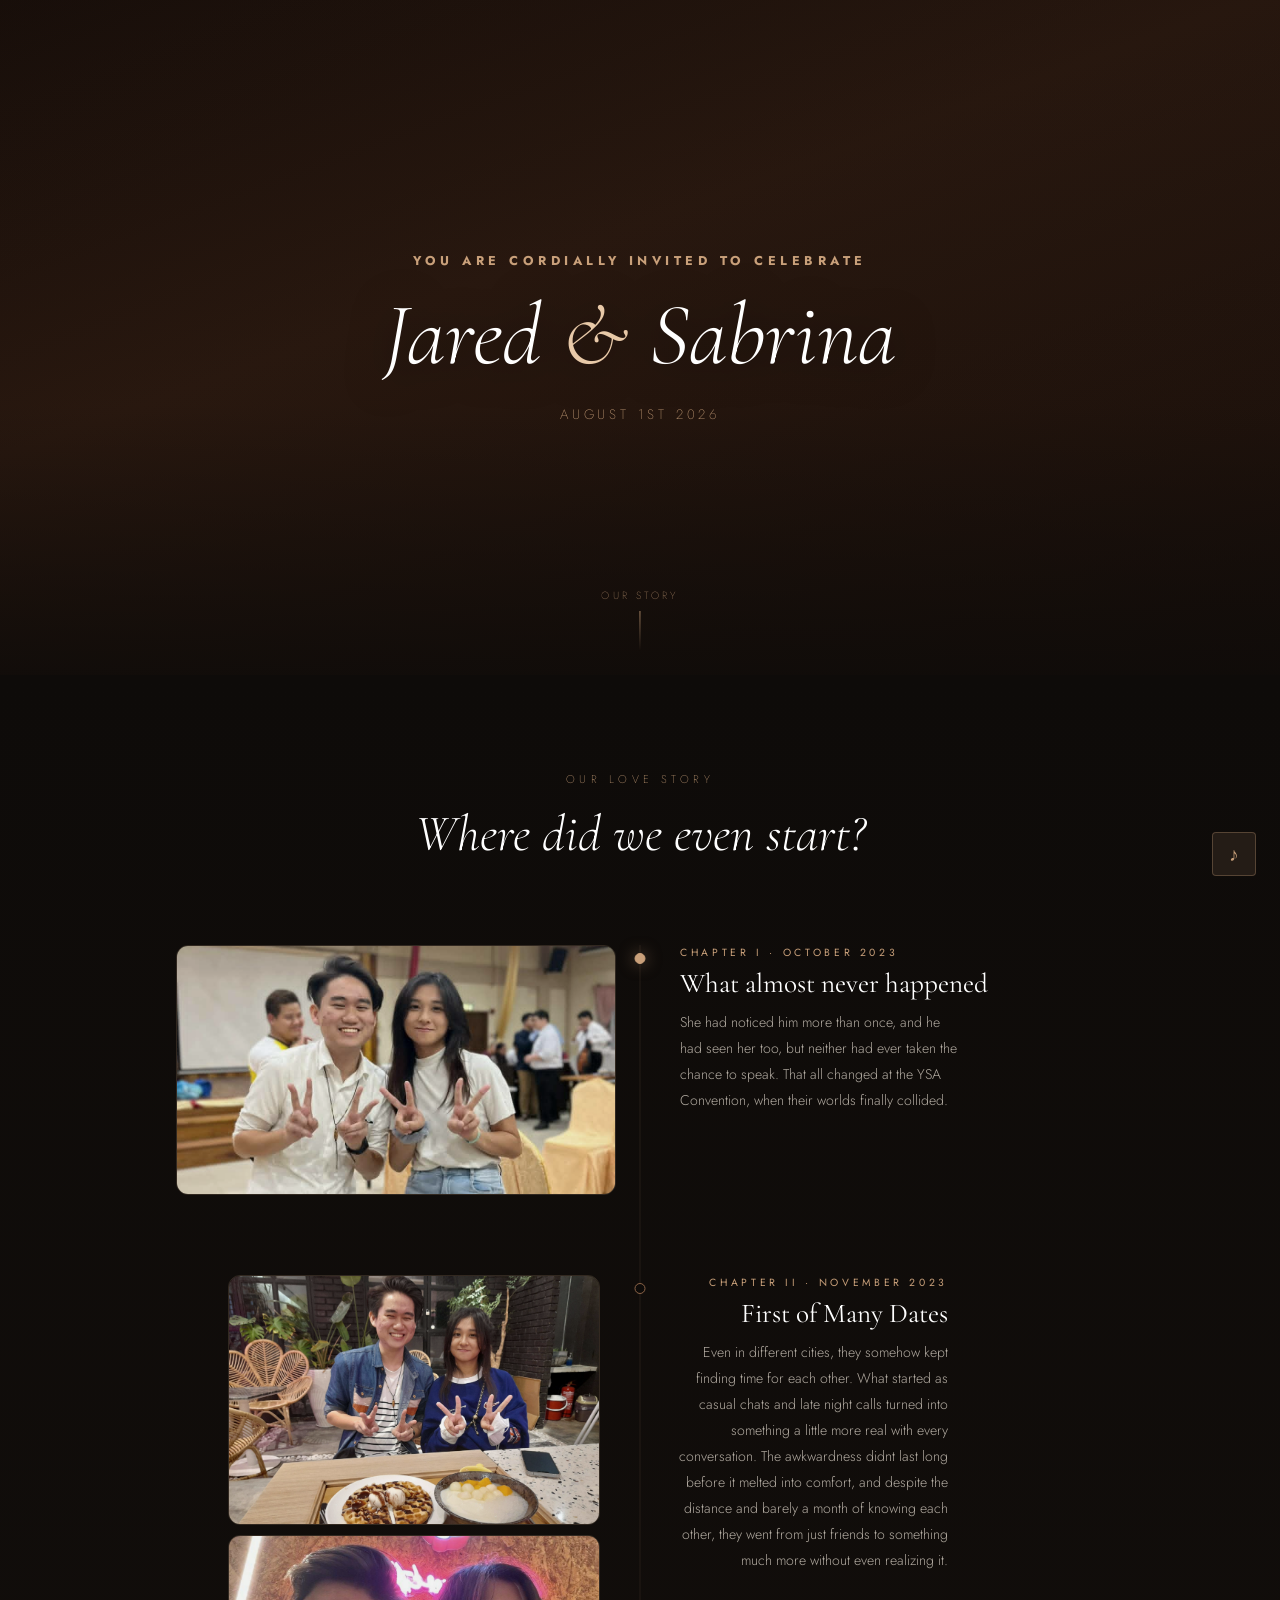
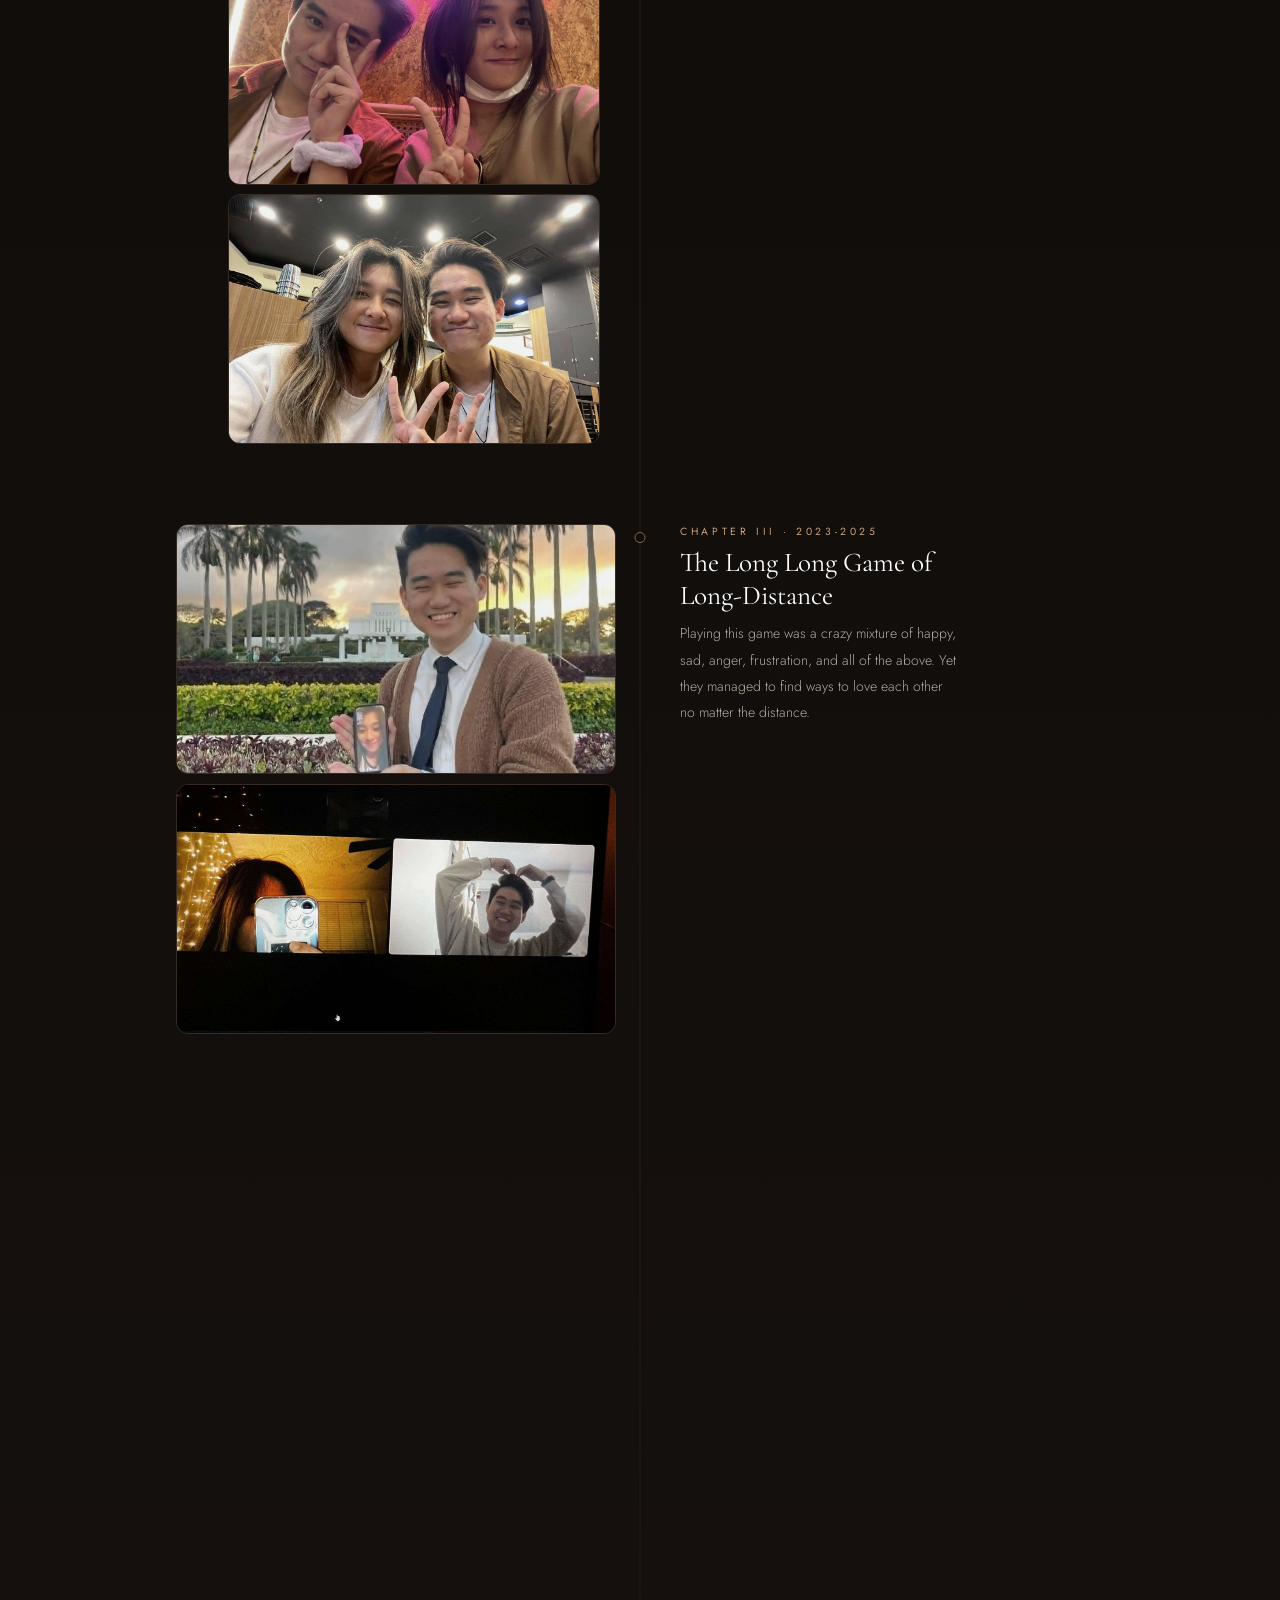
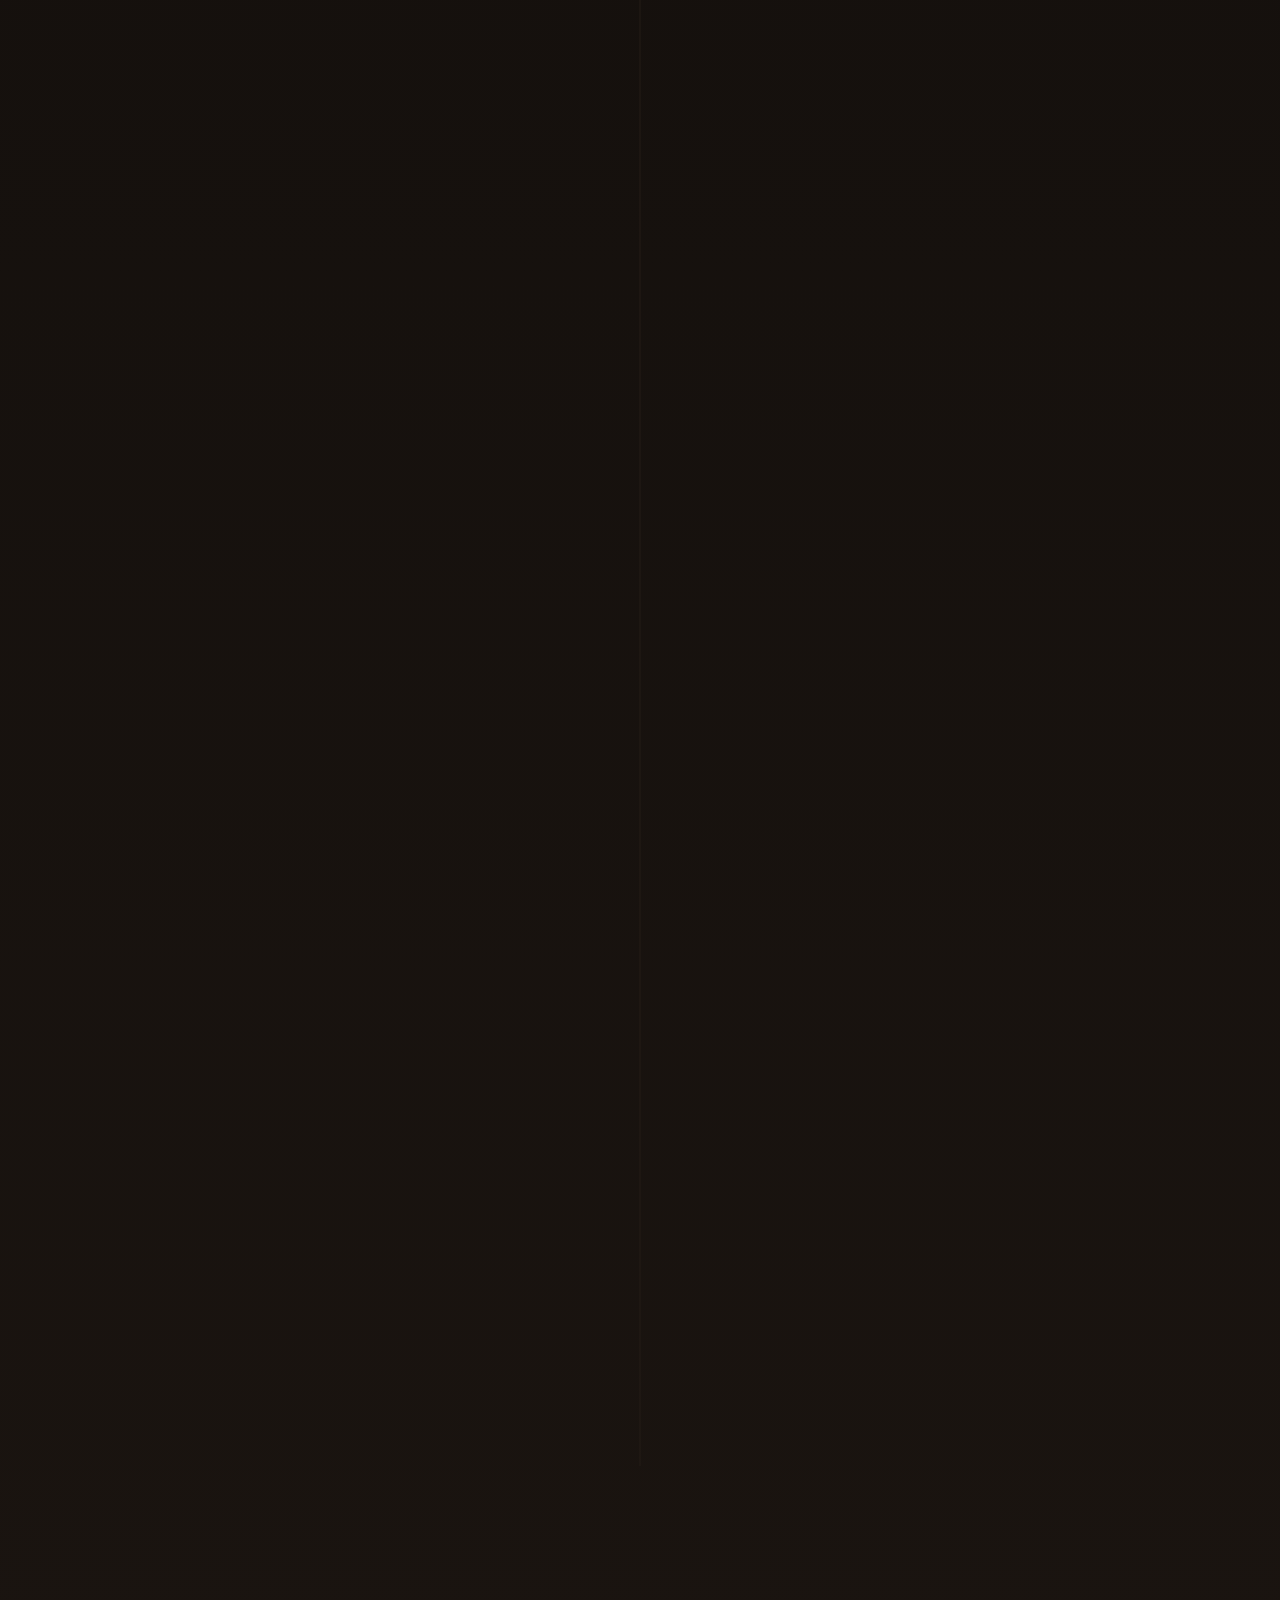
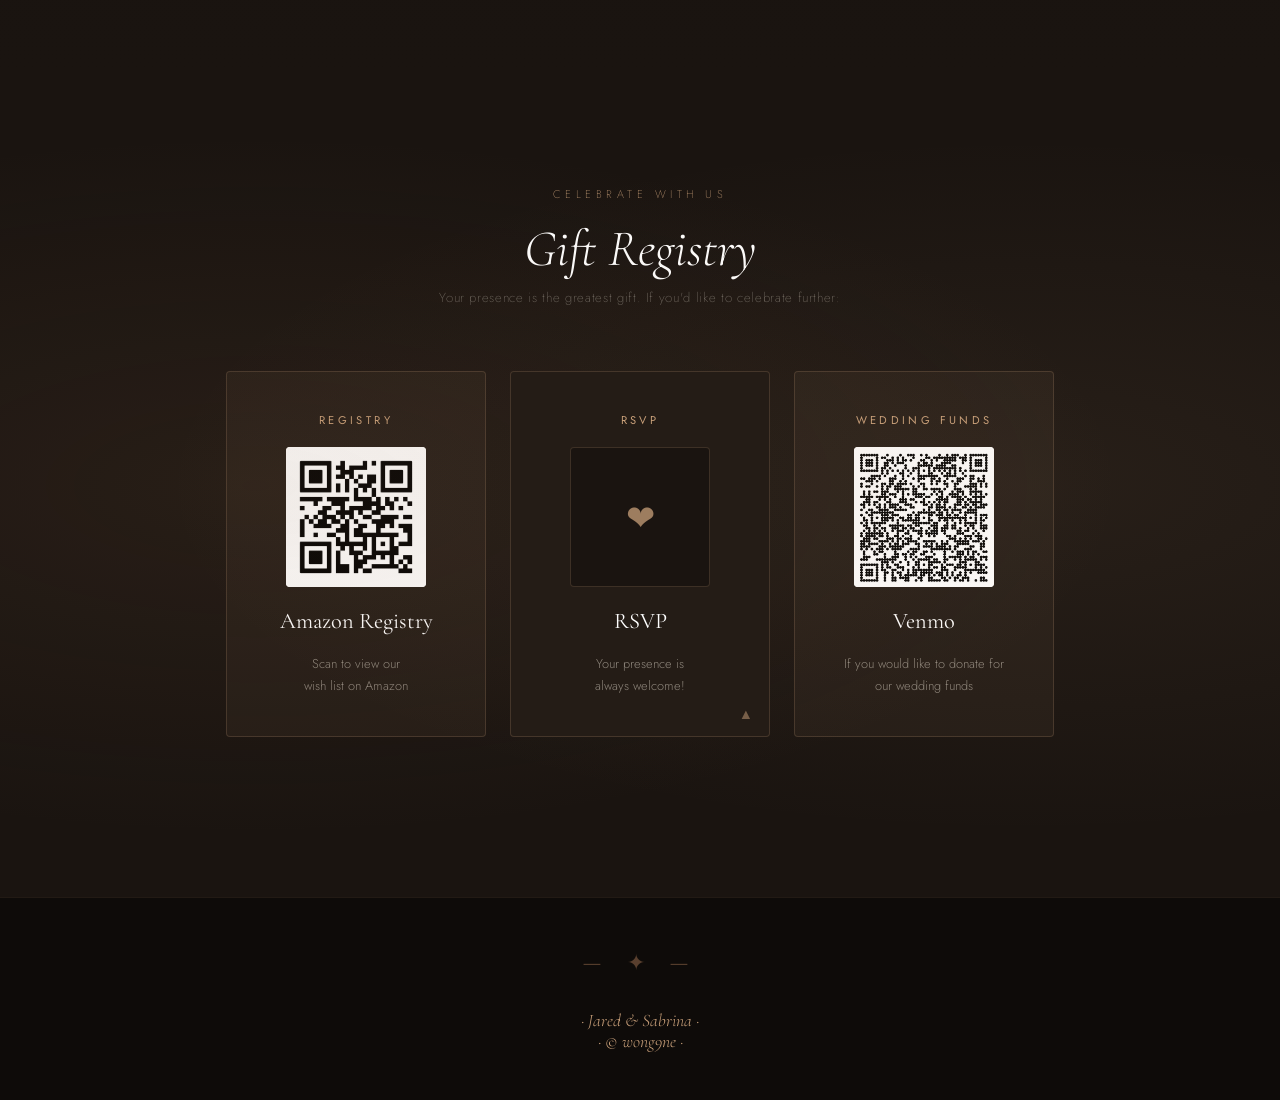
==== commit 0a43cb13: "add google sheets logic" ====
--- a/index.html
+++ b/index.html
@@ -118,13 +118,13 @@
             They broke the promise anyway because they met almost every break.
           </p>
           <p class="timeline-text">Places visited:
-             <ul>
+            <ul>
               <li>Utah x3</li>
               <li>Los Angeles x1</li>
               <li>Malaysia x1</li>
               <li>Alaska x1</li>
               <li>Hawaii x1</li>
-             </ul>
+            </ul>
           </p>
           <div class="timeline-photo-group-center">
             <img src="pics/LAbathroom.jpg" alt="" class="timeline-photo-center-potrait" />
@@ -212,10 +212,10 @@
         <div class="qr-card">
           <span class="qr-label">Wedding Funds</span>
           <div class="qr-placeholder">
-            <img src="pics/AmazonPage.png" alt="Amazon Registry QR Code" style="width:100%;height:100%;object-fit:cover;" />
+            <img src="pics/venmo.jpg" alt="Venmo QR Code" style="width:100%;height:100%;object-fit:cover;" />
           </div>
           <p class="qr-name">Venmo</p>
-          <p class="qr-desc">If you would like to donate for <br/>our wedding funds</p>
+          <p class="qr-desc">If you would like to donate for<br/>our wedding funds</p>
         </div>
       </a>
 
@@ -234,21 +234,21 @@
           <button class="rsvp-edit-btn" id="rsvp-edit-btn">Edit my RSVP</button>
         </div>
 
-        <!-- Form fields -->
-        <div id="rsvp-fields">
+        <!--GOOOOOGLE Sheets -->
+        <form id="rsvp-fields" action="https://script.google.com/macros/s/AKfycbzNopIrZAi62pgb31NGtlE0sRwtXdWQ-3qs1K2h0HWEBQy19b9AlyO2sWCfZdUCcZ5lDg/exec" method="POST">
 
           <!-- Name -->
           <div class="rsvp-field">
             <label class="rsvp-label" for="rsvp-name">Name</label>
             <input class="rsvp-input" type="text" id="rsvp-name"
-                   placeholder="Your full name" autocomplete="name" />
+                   name="name" placeholder="Your full name" autocomplete="name" />
           </div>
 
           <!-- Email -->
           <div class="rsvp-field">
             <label class="rsvp-label" for="rsvp-email">Email</label>
             <input class="rsvp-input" type="email" id="rsvp-email"
-                   placeholder="Your email address" autocomplete="email" />
+                   name="email" placeholder="Your email address" autocomplete="email" />
           </div>
 
           <!-- Attendance checkboxes -->
@@ -256,17 +256,17 @@
             <label class="rsvp-label">I will be attending:</label>
             <div class="rsvp-checks">
               <label class="rsvp-check-label">
-                <input type="checkbox" id="rsvp-sealing" class="rsvp-checkbox" />
+                <input type="checkbox" id="rsvp-sealing" name="sealing" value="Sealing at Cebu Temple" class="rsvp-checkbox" />
                 <span class="rsvp-checkmark"></span>
                 <span>Sealing at Cebu Temple</span>
               </label>
               <label class="rsvp-check-label">
-                <input type="checkbox" id="rsvp-party" class="rsvp-checkbox" />
+                <input type="checkbox" id="rsvp-party" name="party" value="Wedding afterparty in Hawaii" class="rsvp-checkbox" />
                 <span class="rsvp-checkmark"></span>
                 <span>Wedding afterparty in Hawaii</span>
               </label>
               <label class="rsvp-check-label">
-                <input type="checkbox" id="rsvp-message-only" class="rsvp-checkbox" />
+                <input type="checkbox" id="rsvp-message-only" name="message_only" value="Just a message" class="rsvp-checkbox" />
                 <span class="rsvp-checkmark"></span>
                 <span>Just want to leave a message for the couple!</span>
               </label>
@@ -278,7 +278,7 @@
             <label class="rsvp-label">Will you be bringing a guest?</label>
             <div class="rsvp-checks">
               <label class="rsvp-check-label">
-                <input type="checkbox" id="rsvp-plusone" class="rsvp-checkbox" />
+                <input type="checkbox" id="rsvp-plusone" name="plus_one" value="Yes" class="rsvp-checkbox" />
                 <span class="rsvp-checkmark"></span>
                 <span>Yes, I'm bringing a +1</span>
               </label>
@@ -289,12 +289,12 @@
           <div class="rsvp-field">
             <label class="rsvp-label" for="rsvp-message">Leave a message for the couple</label>
             <textarea class="rsvp-textarea" id="rsvp-message"
-                      placeholder="Write something kind…" rows="4"></textarea>
-          </div>
-
-          <button class="rsvp-submit-btn" id="rsvp-submit-btn">Save my RSVP</button>
-
-        </div><!-- #rsvp-fields -->
+                      name="message" placeholder="Write something kind…" rows="4"></textarea>
+          </div>
+
+          <button type="submit" class="rsvp-submit-btn" id="rsvp-submit-btn">Save my RSVP</button>
+
+        </form><!-- #rsvp-fields -->
       </div>
     </div>
 
--- a/styles.css
+++ b/styles.css
@@ -565,8 +565,8 @@
   flex-direction: column;
   align-items: center;
   gap: 1.2rem;
-  text-align: center;           /* ← centers all text uniformly */
-  flex: 0 0 260px;              /* ← fixed equal width for all three cards */
+  text-align: center;
+  flex: 0 0 260px;
   max-width: 260px;             /* TWEAK: card width */
   min-height: 340px;            /* TWEAK: card height */
   justify-content: flex-start;
@@ -578,12 +578,12 @@
   transform: translateY(-4px);
 }
 
-/* ── Amazon <a> wrapper — forces same size as sibling cards ── */
+/* ── Link wrapper — forces same size as sibling cards ── */
 .qr-card-link {
   text-decoration: none;
   color: inherit;
   display: flex;
-  flex: 0 0 260px;              /* matches .qr-card flex-basis */
+  flex: 0 0 260px;
   max-width: 260px;
 }
 
@@ -630,16 +630,8 @@
 }
 
 /* ══════════════════════════════════════════
-   RSVP CARD — brightness & contrast tweaks
-   
-   To make the RSVP card BRIGHTER / MORE CONTRAST:
-     • .qr-card--rsvp border-color  → raise the alpha (0.55 → 0.75 → 1.0)
-     • .qr-card--rsvp background    → raise the alpha (0.08 → 0.15 → 0.25)
-     • .rsvp-icon color             → raise the alpha (0.75 → 1.0) or use var(--rosegold)
-     • .rsvp-icon border            → raise the alpha (0.35 → 0.6 → 1.0)
-     • .rsvp-icon background        → raise the alpha (0.12 → 0.2 → 0.35)
-     • .qr-card--rsvp .qr-name      → raise the alpha (1.0 = full white)
-     • .qr-card--rsvp .qr-desc      → raise the alpha (0.65 → 0.85)
+   RSVP CARD
+   TWEAK: raise alpha values to brighten on default state
    ══════════════════════════════════════════ */
 
 .qr-card--rsvp {
@@ -647,14 +639,14 @@
   position: relative;
   border-style: solid;
   border-color: rgba(201, 160, 122, 0.2);         /* matches other cards by default */
-  background: var(--dark3);                        /* matches other cards by default */
+  background: var(--dark3);
   transition: border-color 0.3s, transform 0.3s, background 0.3s;
 }
 
 .qr-card--rsvp:hover,
 .qr-card--rsvp:focus {
   outline: none;
-  border-color: rgba(201, 160, 122, 0.5);         /* same hover as other cards */
+  border-color: rgba(201, 160, 122, 0.5);
   background: var(--dark3);
 }
 
@@ -672,18 +664,17 @@
   display: flex;
   align-items: center;
   justify-content: center;
-  border: 1px solid rgba(201, 160, 122, 0.2);     /* matches other cards by default */
+  border: 1px solid rgba(201, 160, 122, 0.2);
   border-radius: 4px;
-  background: var(--dark2);                        /* matches other cards by default */
+  background: var(--dark2);
   transition: background 0.3s, border-color 0.3s, color 0.3s;
   flex-shrink: 0;
 }
 
-/* Icon only brightens after click */
 .qr-card--rsvp[aria-expanded="true"] .rsvp-icon {
   border-color: rgba(201, 160, 122, 0.35);        /* TWEAK: expanded icon box border */
   background: rgba(201, 160, 122, 0.12);          /* TWEAK: expanded icon box fill */
-  color: var(--rosegold);                         /* TWEAK: expanded icon color */
+  color: var(--rosegold);
 }
 
 .rsvp-caret {
@@ -874,13 +865,18 @@
   padding: 0.85rem 2.5rem;
   border-radius: 3px;
   cursor: pointer;
-  transition: background 0.3s, color 0.3s;
+  transition: background 0.3s, color 0.3s, opacity 0.3s;
   margin-top: 1.8rem;
 }
 
 .rsvp-submit-btn:hover {
   background: var(--rosegold);
   color: var(--dark);
+}
+
+.rsvp-submit-btn:disabled {
+  opacity: 0.5;
+  cursor: not-allowed;
 }
 
 /* ── Success state ── */
@@ -1057,7 +1053,7 @@
 
 
 /* ─────────────────────────────────────────
-   RESPONSIVE — base 640px rules
+   RESPONSIVE — base 750px rules
 ───────────────────────────────────────── */
 @media (max-width: 750px) {
   .timeline-item,
@@ -1320,7 +1316,7 @@
 
   /* ── QR / REGISTRY ── */
   #qr {
-    padding: 4rem 1.25rem;
+    padding: 4rem 1.25rem 6rem;
   }
 
   .qr-header {
@@ -1340,7 +1336,7 @@
   /* Each card becomes a wide horizontal rectangle */
   .qr-card,
   .qr-card-link .qr-card {
-    flex-direction: row;          /* QR left, content right */
+    flex-direction: row;
     align-items: center;
     flex: unset;
     width: 100%;
@@ -1360,15 +1356,6 @@
     min-width: 0;
   }
 
-  /* Left column: label above QR image */
-  .qr-card-left {
-    display: flex;
-    flex-direction: column;
-    align-items: flex-start;
-    gap: 0.5rem;
-    flex-shrink: 0;
-  }
-
   /* QR image / RSVP icon — compact square on the left */
   .qr-placeholder,
   .rsvp-icon {
@@ -1381,16 +1368,7 @@
   .qr-label {
     font-size: 0.58rem;
     letter-spacing: 0.25em;
-    order: -1;                    /* floats above the QR image */
-  }
-
-  /* Right column: name + desc fills remaining space */
-  .qr-card-right {
-    display: flex;
-    flex-direction: column;
-    gap: 0.4rem;
-    flex: 1 1 0;
-    min-width: 0;
+    order: -1;
   }
 
   .qr-name {
@@ -1404,18 +1382,7 @@
     line-height: 1.6;
   }
 
-  /* Reorder children inside .qr-card on mobile:
-     The label + placeholder stay left via flex-shrink:0,
-     the name/desc fill the right.
-     We use CSS order to push .qr-label above .qr-placeholder
-     without changing HTML. */
-  .qr-card > .qr-label       { order: 1; flex-shrink: 0; align-self: flex-start; }
-  .qr-card > .qr-placeholder { order: 2; flex-shrink: 0; }
-  .qr-card > .rsvp-icon      { order: 2; flex-shrink: 0; }
-  .qr-card > .qr-name        { order: 3; }
-  .qr-card > .qr-desc        { order: 4; flex: 1; }
-
-  /* Group label + QR into a left block, name + desc into a right block */
+  /* Grid layout for each card on mobile */
   .qr-card {
     display: grid;
     grid-template-columns: auto 1fr;
@@ -1453,7 +1420,7 @@
     align-self: start;
   }
 
-  /* RSVP caret stays bottom-right */
+  /* RSVP caret */
   .rsvp-caret {
     grid-column: 2;
     grid-row: 2;
@@ -1468,7 +1435,7 @@
   }
 
   .rsvp-form-area.open {
-    max-height: 1100px;
+    max-height: 1400px;
   }
 
   /* ── MUSIC PLAYER ── */
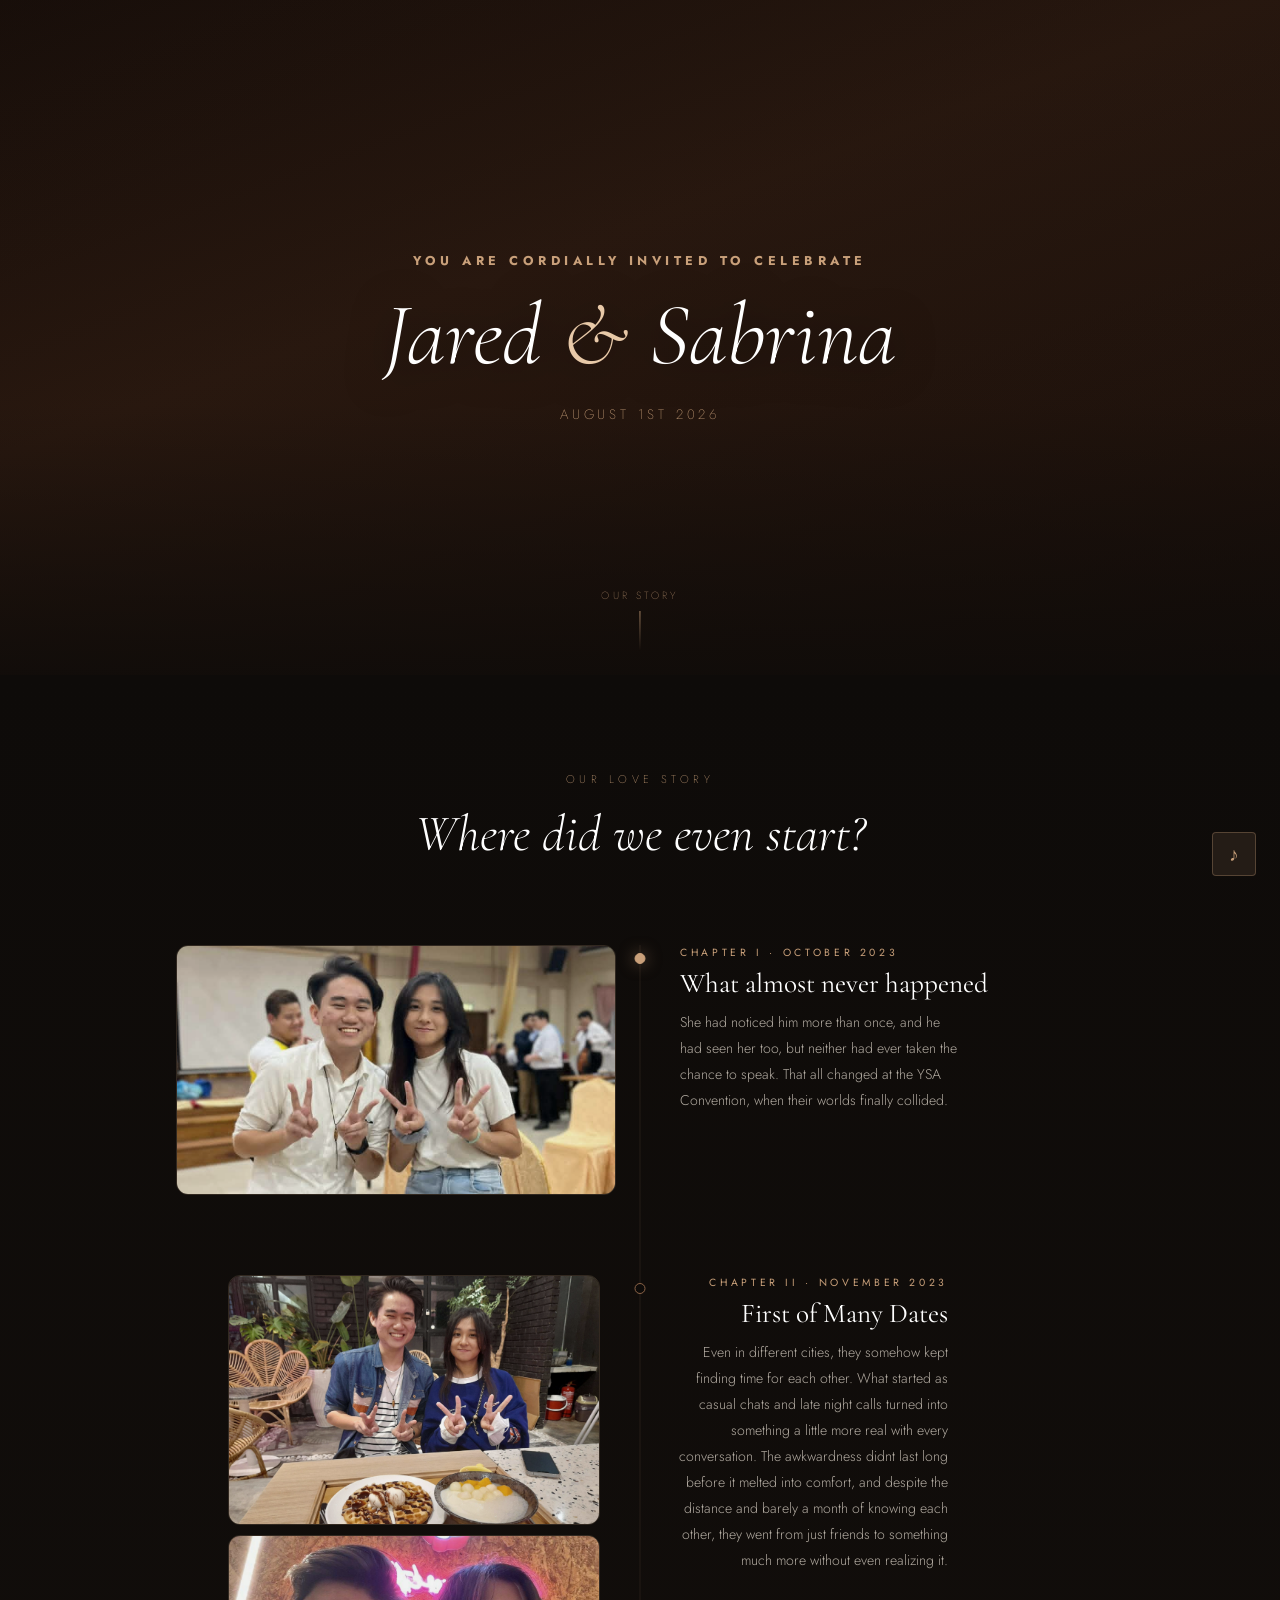
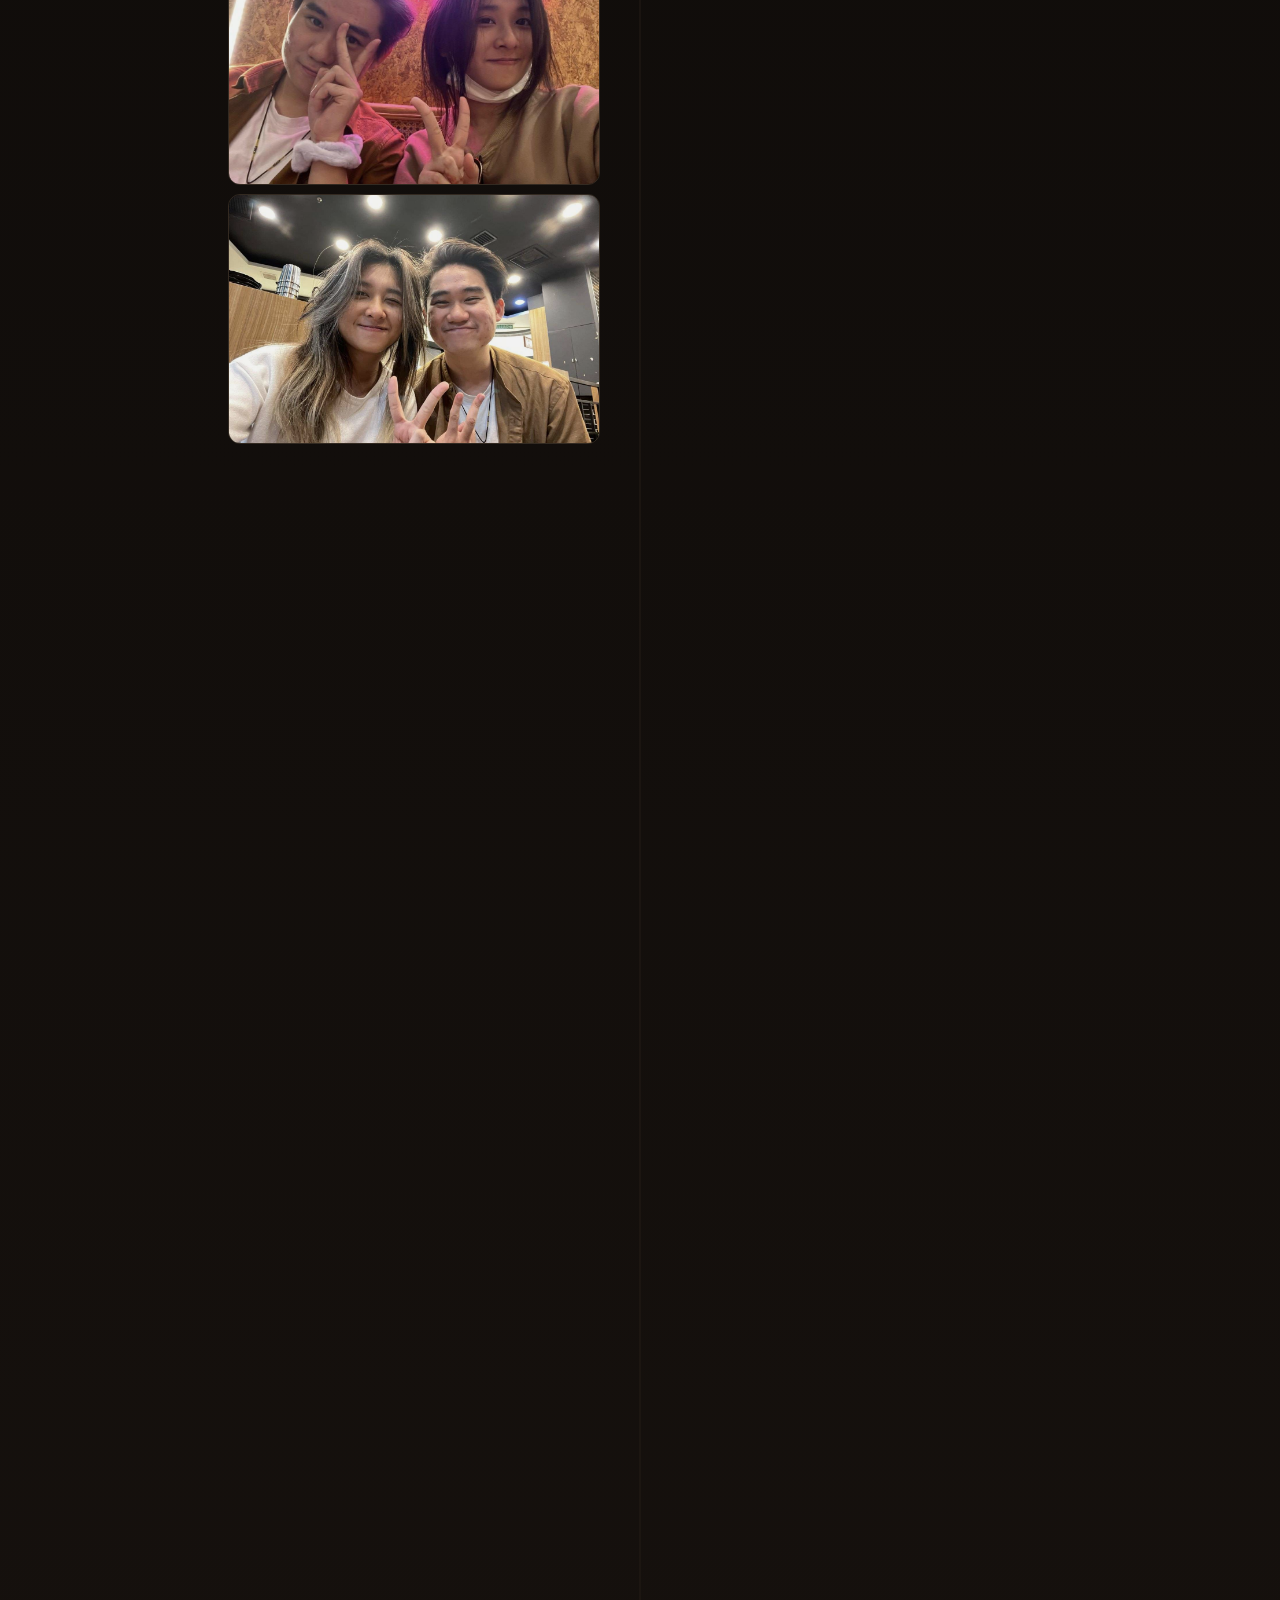
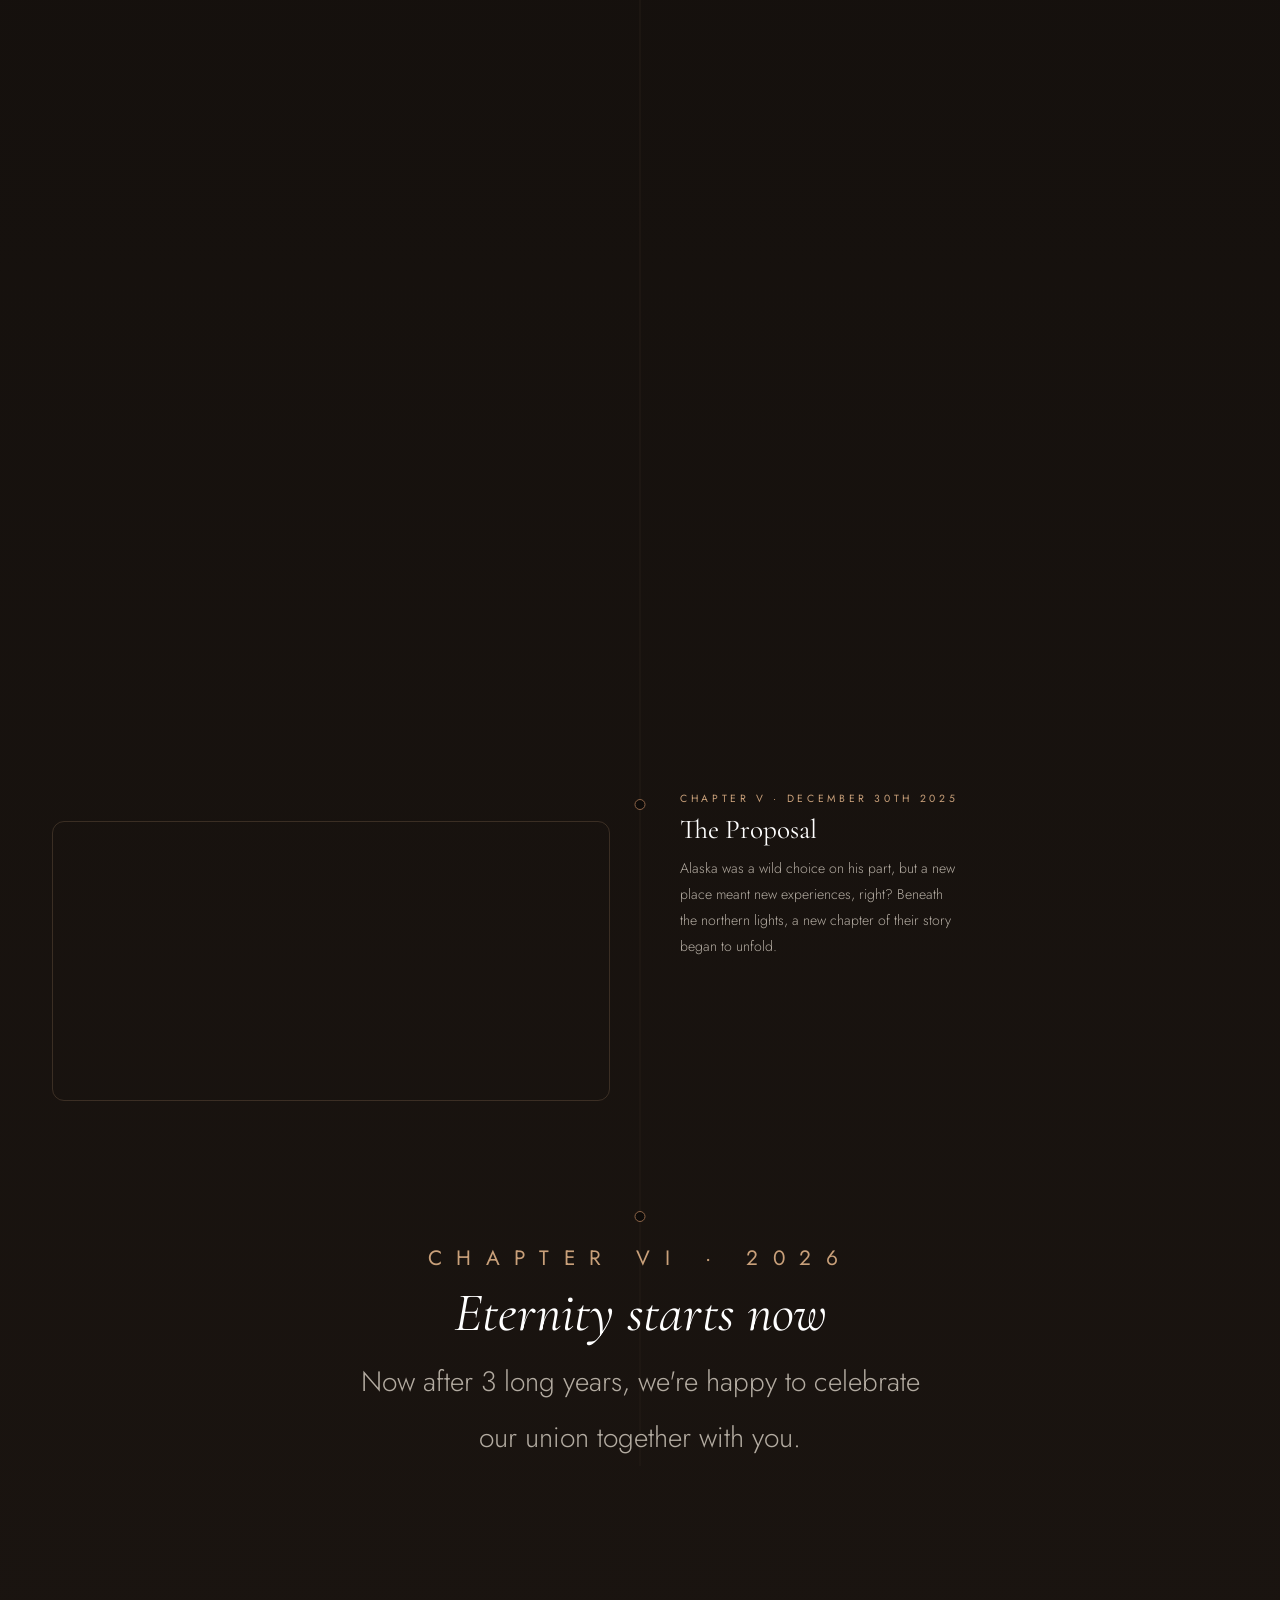
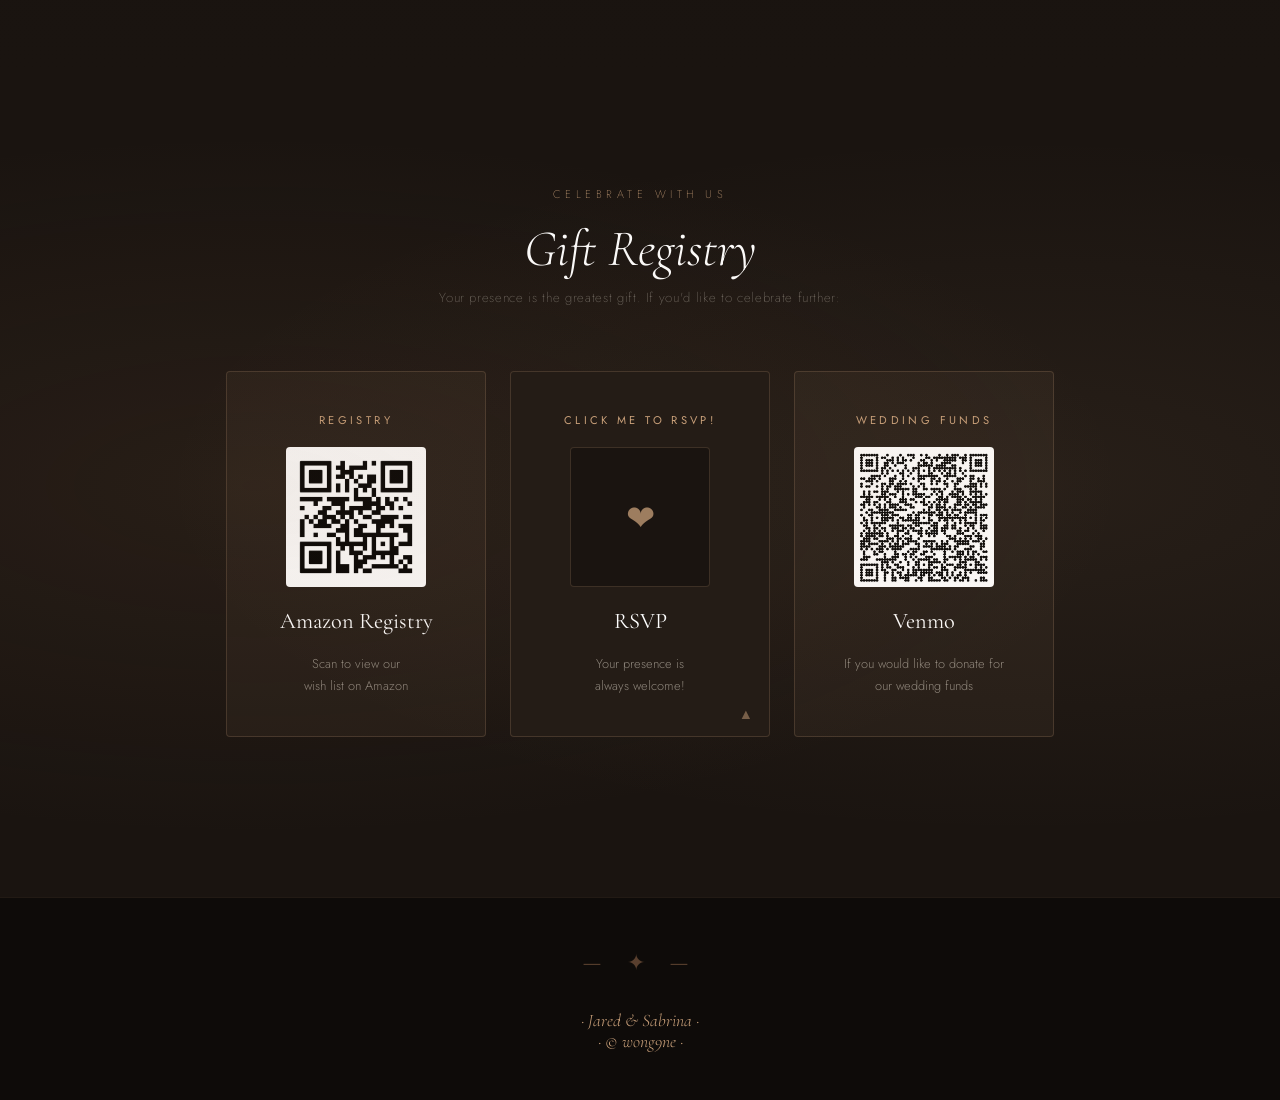
==== commit 9fa79828: "Font changes and styling fixes" ====
--- a/index.html
+++ b/index.html
@@ -199,7 +199,7 @@
       <!-- ── RSVP ── -->
       <div class="qr-card qr-card--rsvp" id="rsvp-trigger" role="button" tabindex="0"
            aria-expanded="false" aria-controls="rsvp-form-area">
-        <span class="qr-label">RSVP</span>
+        <span class="qr-label">Click me to RSVP!</span>
         <div class="rsvp-icon">❤︎</div>
         <p class="qr-name">RSVP</p>
         <p class="qr-desc">Your presence is<br/>always welcome!</p>
@@ -235,7 +235,7 @@
         </div>
 
         <!--GOOOOOGLE Sheets -->
-        <form id="rsvp-fields" action="https://script.google.com/macros/s/AKfycbzNopIrZAi62pgb31NGtlE0sRwtXdWQ-3qs1K2h0HWEBQy19b9AlyO2sWCfZdUCcZ5lDg/exec" method="POST">
+        <form id="rsvp-fields" action="https://script.google.com/macros/s/AKfycbxiIY5DlNRhSr8C5Ni0LzJ_qM86OI51H6AgvP83A4Zf8TmHlWd-zC09-PjBYox9OPF98Q/exec" method="POST">
 
           <!-- Name -->
           <div class="rsvp-field">
--- a/styles.css
+++ b/styles.css
@@ -609,6 +609,7 @@
 
 .qr-label {
   font-size: 0.7rem;
+  font-weight: bold;
   letter-spacing: 0.3em;
   text-transform: uppercase;
   color: var(--rosegold);
@@ -1366,6 +1367,7 @@
 
   /* The label sits above the QR box */
   .qr-label {
+    font-weight: bold;
     font-size: 0.58rem;
     letter-spacing: 0.25em;
     order: -1;
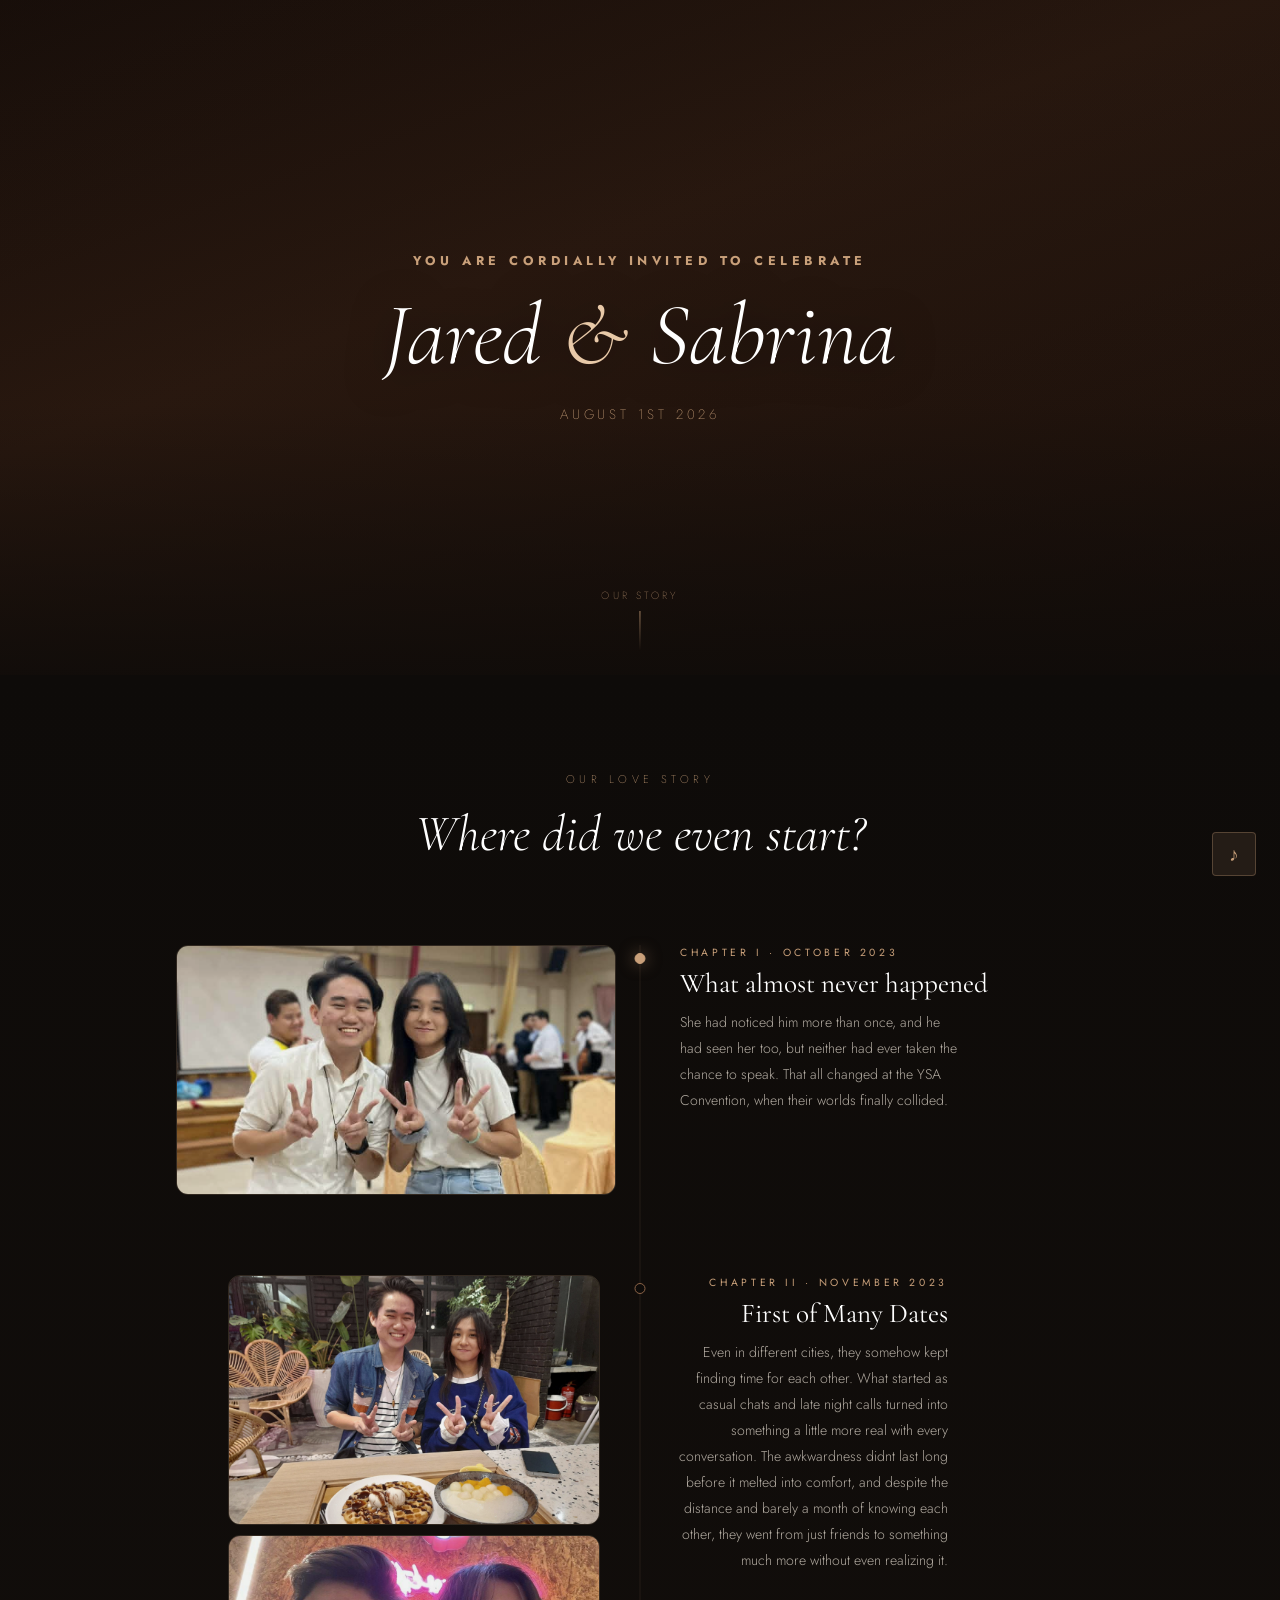
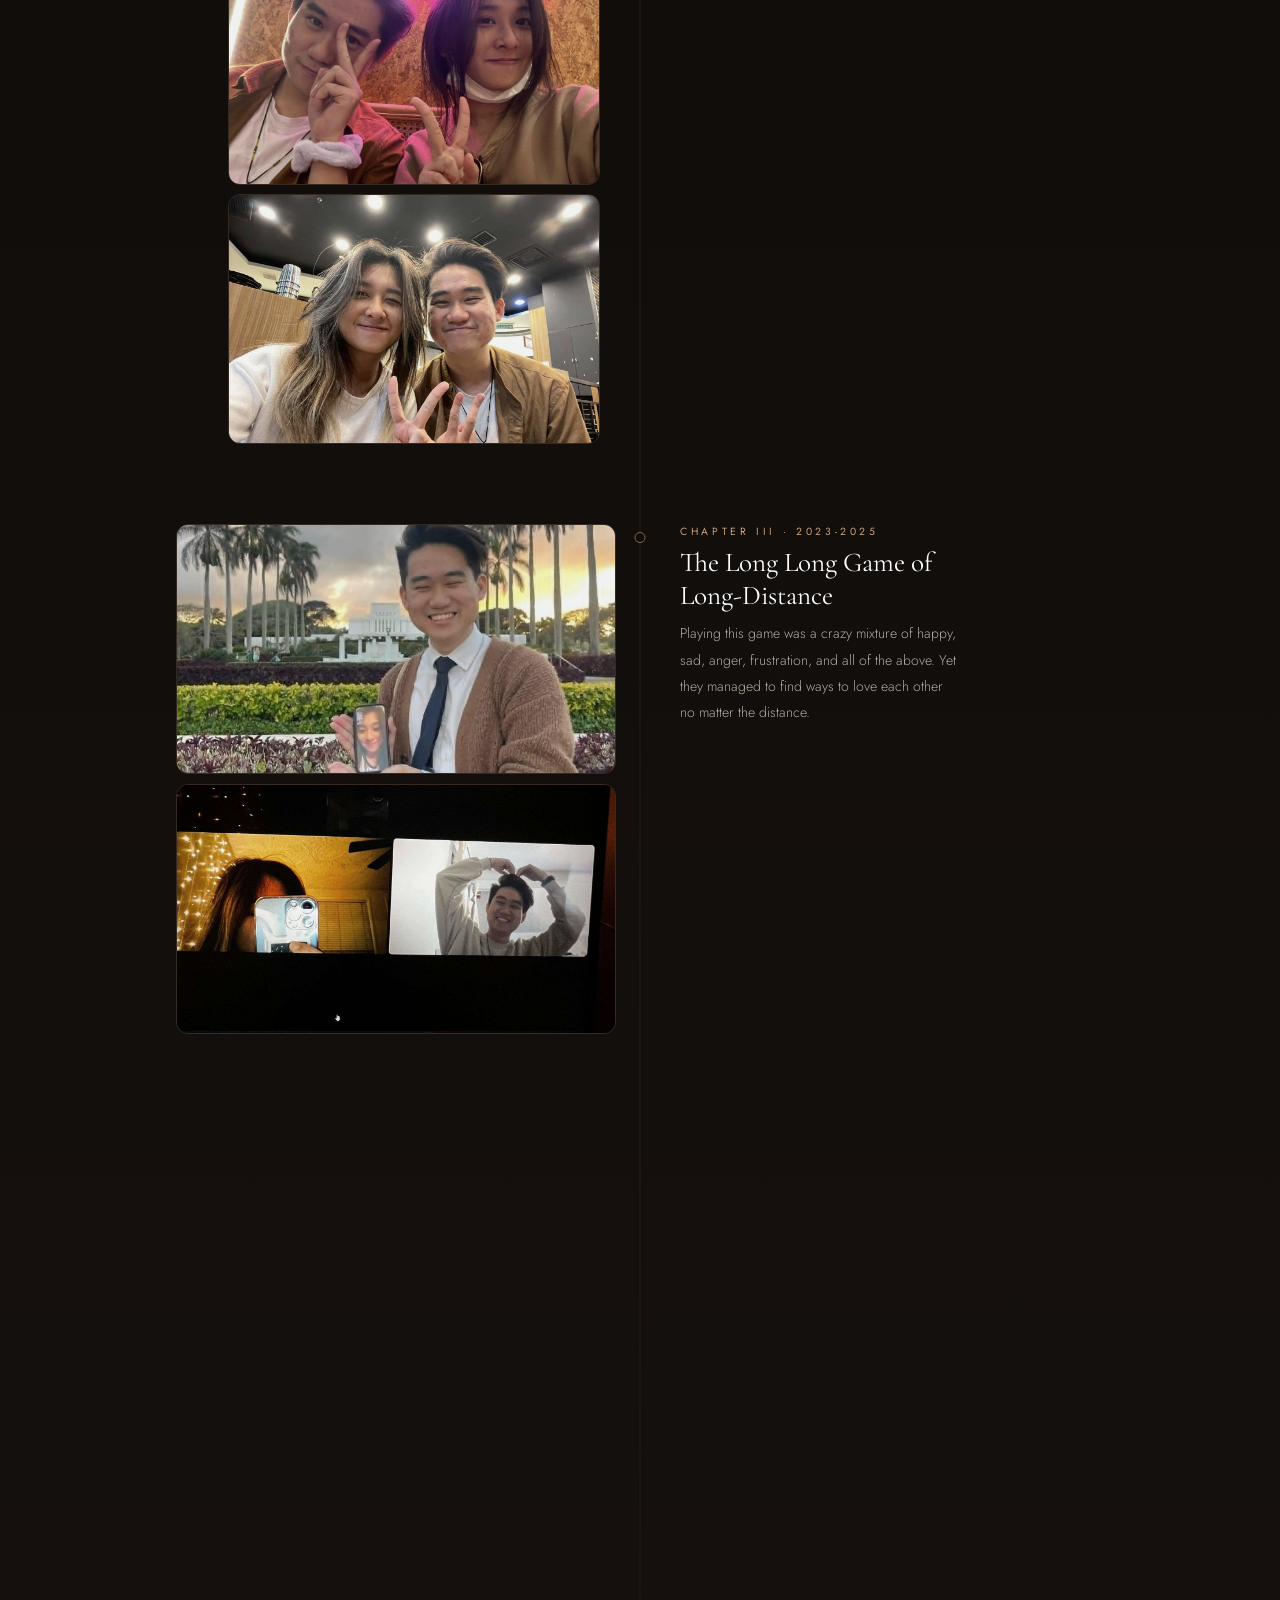
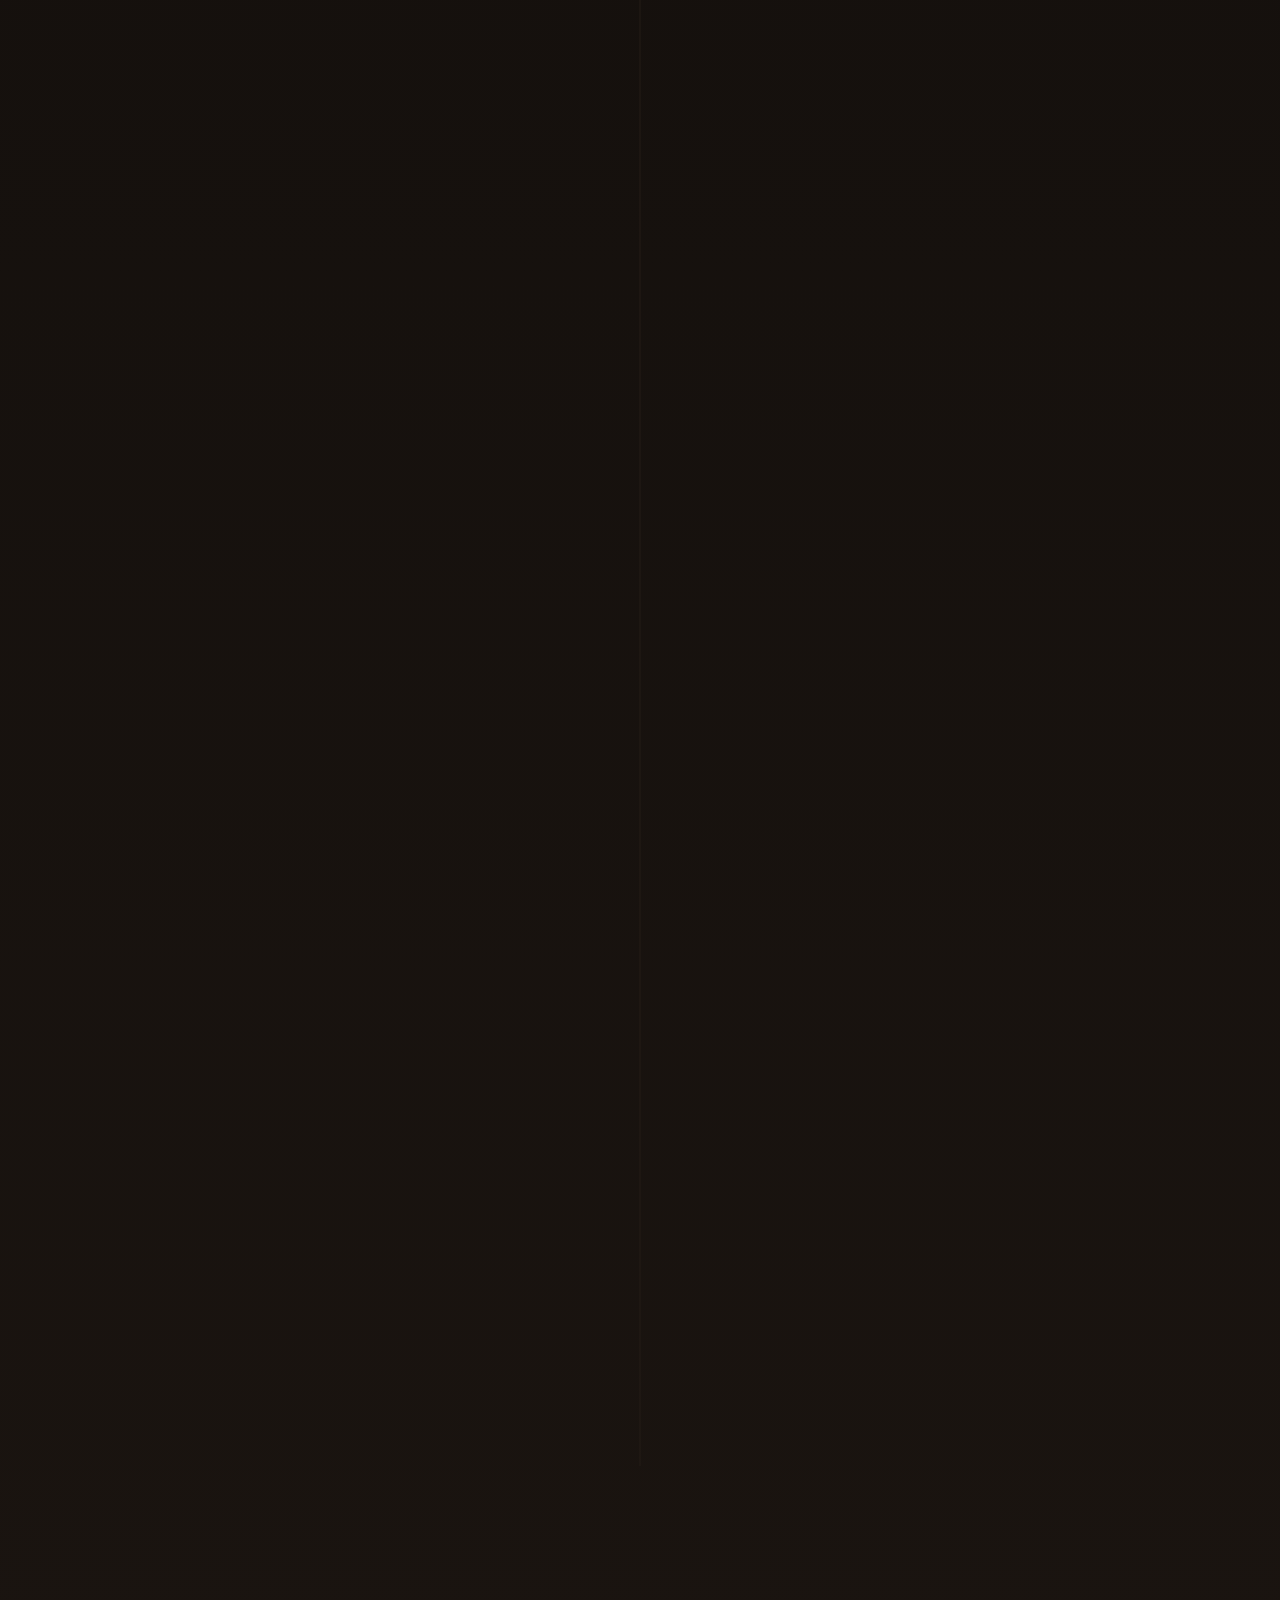
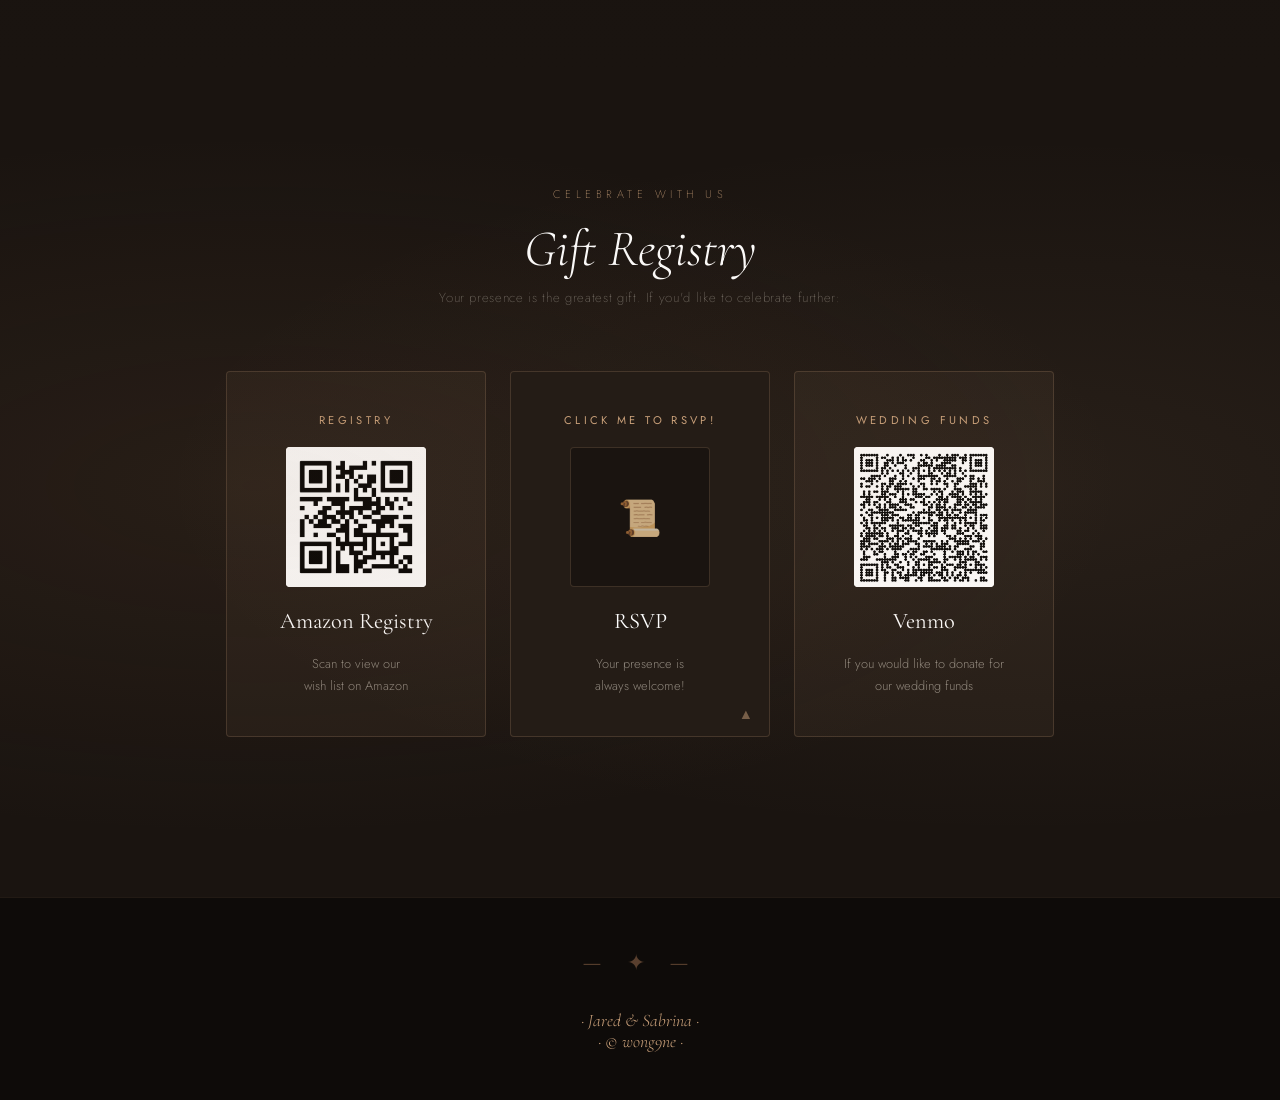
==== commit bc7c529b: "man im commiting too much LMAO" ====
--- a/index.html
+++ b/index.html
@@ -200,7 +200,7 @@
       <div class="qr-card qr-card--rsvp" id="rsvp-trigger" role="button" tabindex="0"
            aria-expanded="false" aria-controls="rsvp-form-area">
         <span class="qr-label">Click me to RSVP!</span>
-        <div class="rsvp-icon">❤︎</div>
+        <div class="rsvp-icon">📜</div>
         <p class="qr-name">RSVP</p>
         <p class="qr-desc">Your presence is<br/>always welcome!</p>
         <span class="rsvp-caret" aria-hidden="true">▲</span>
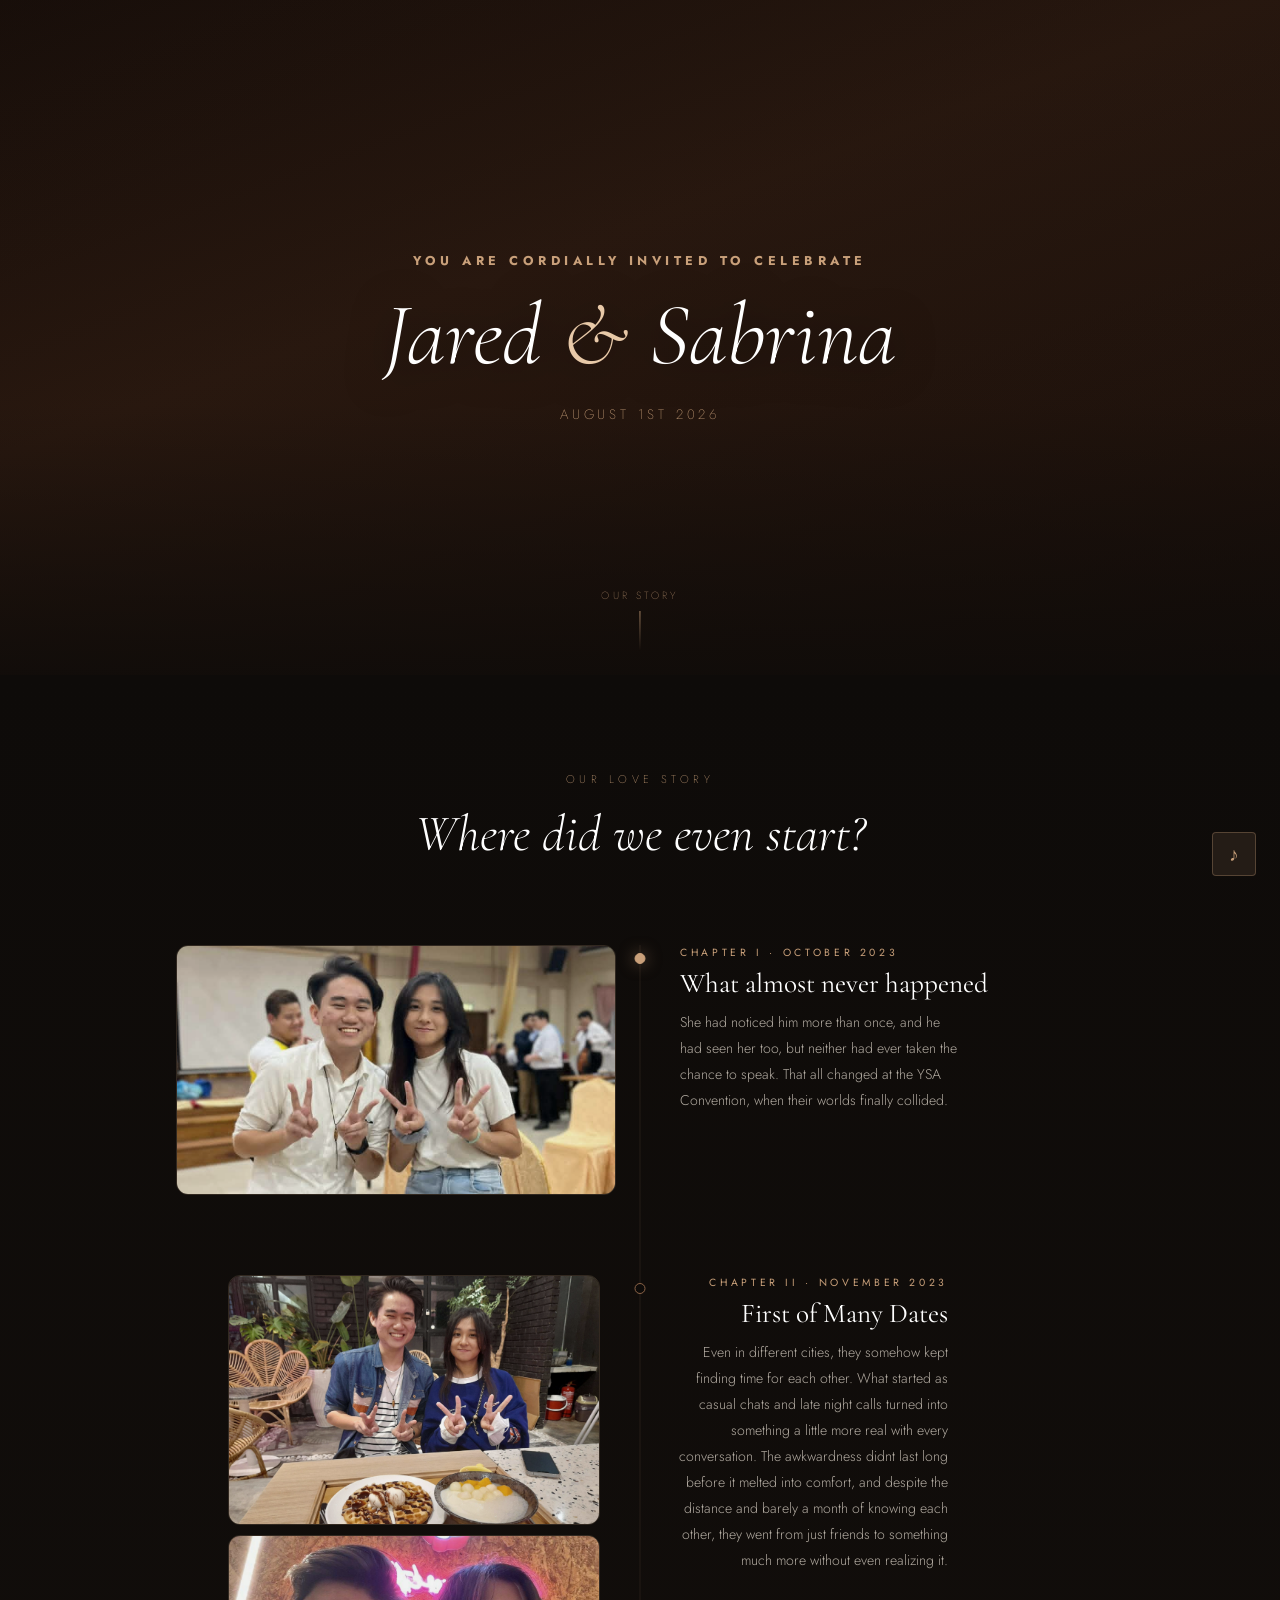
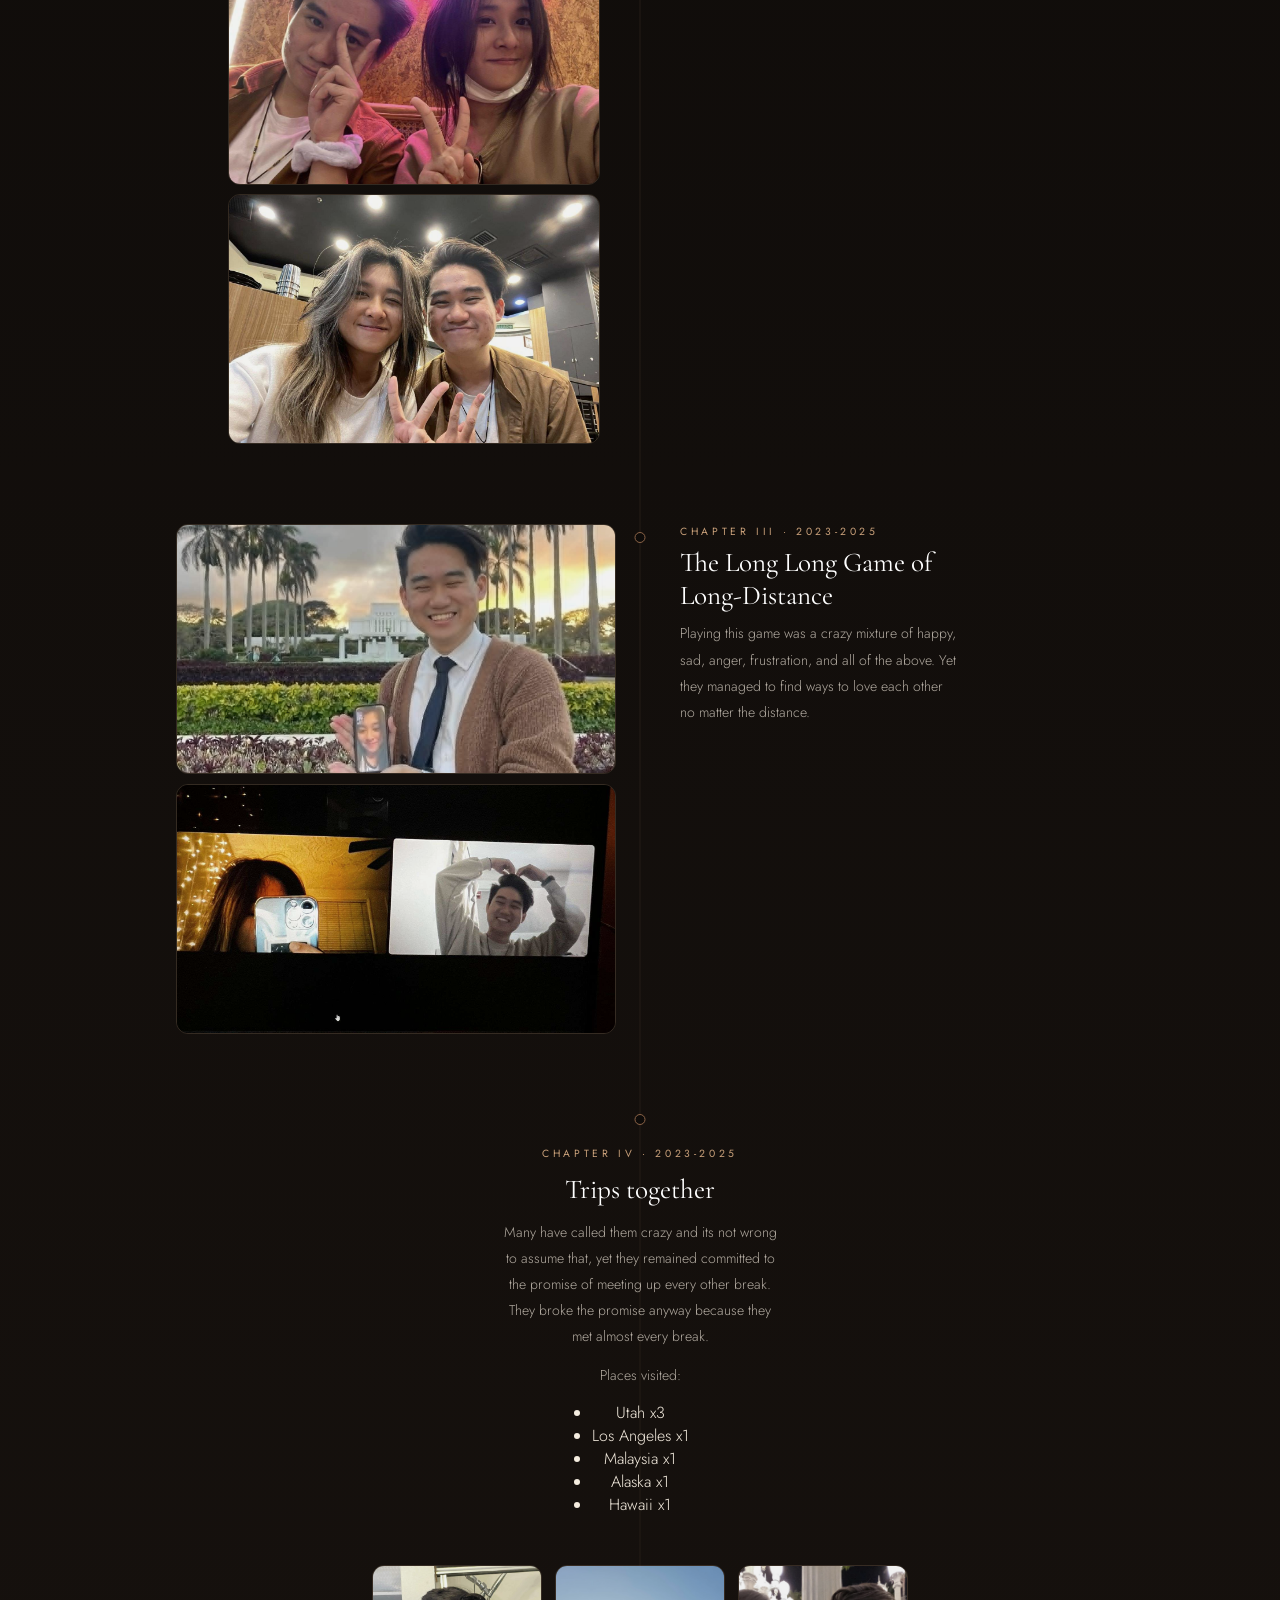
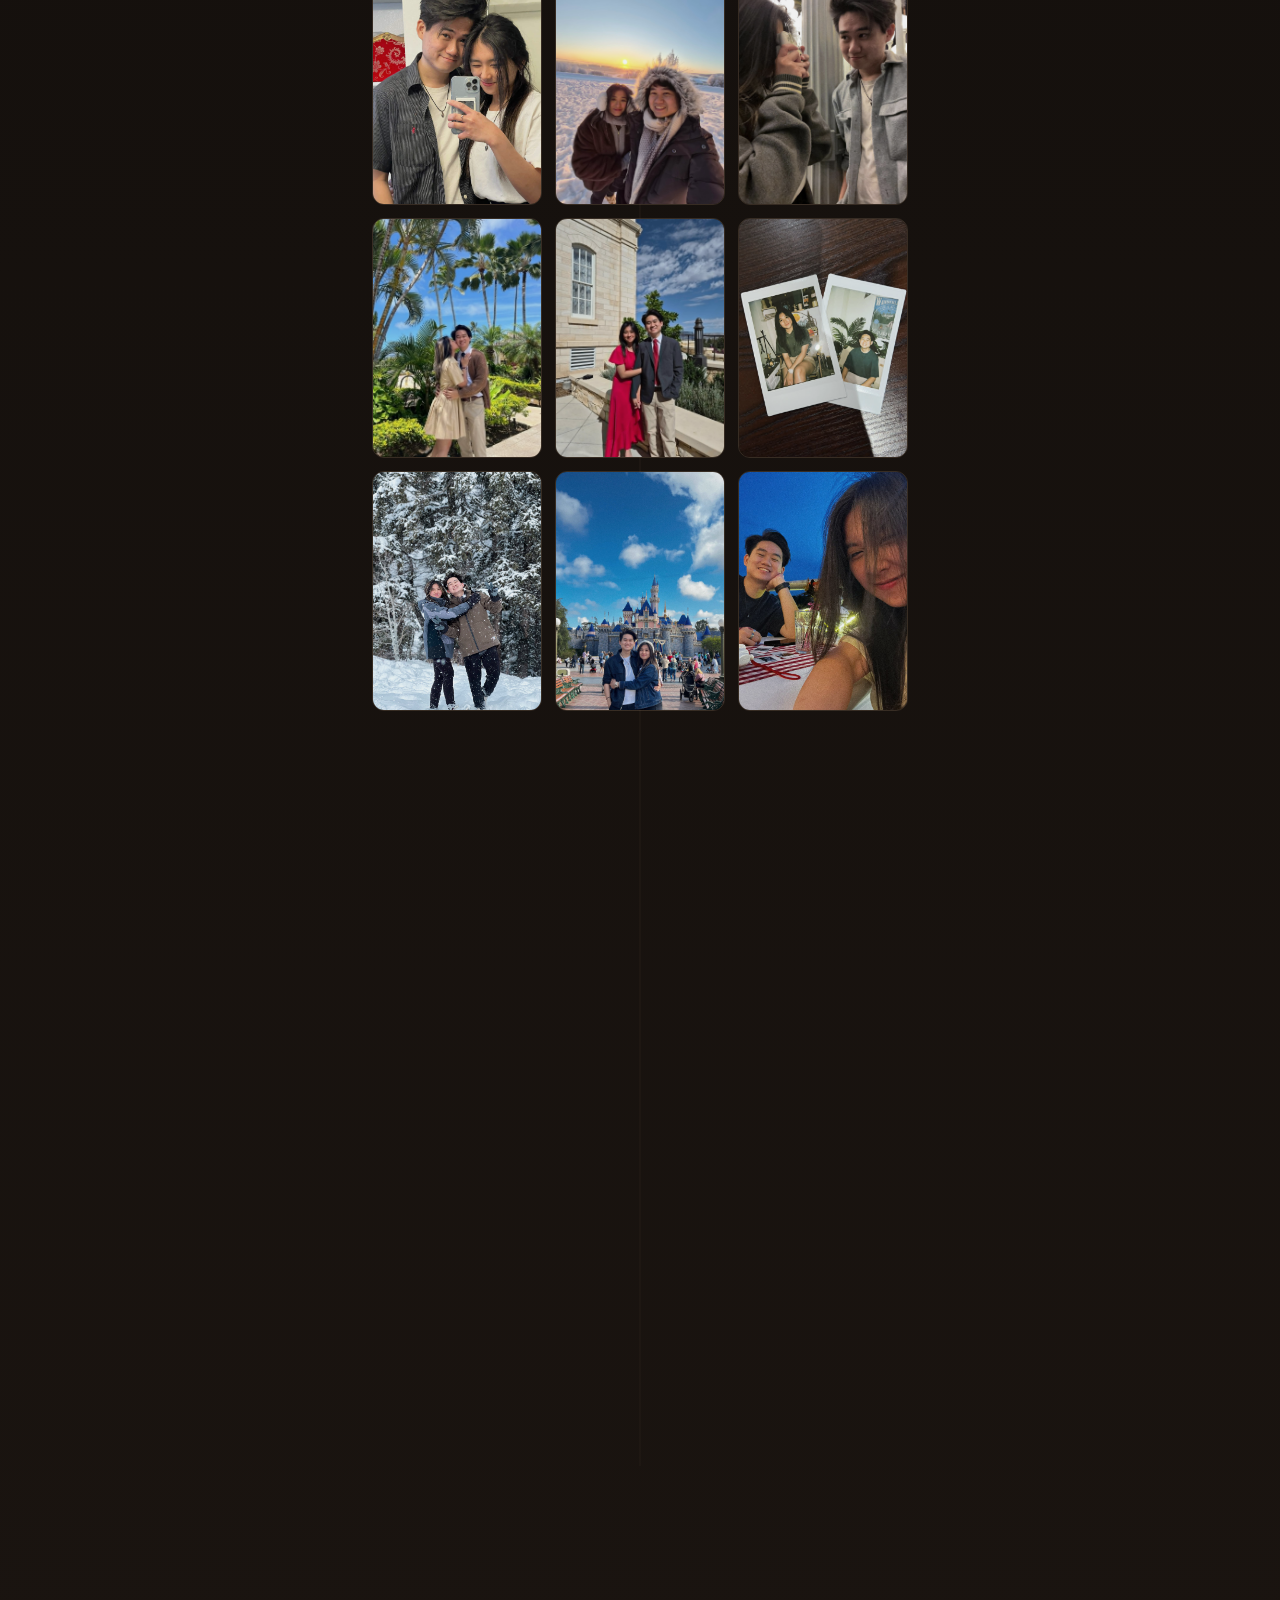
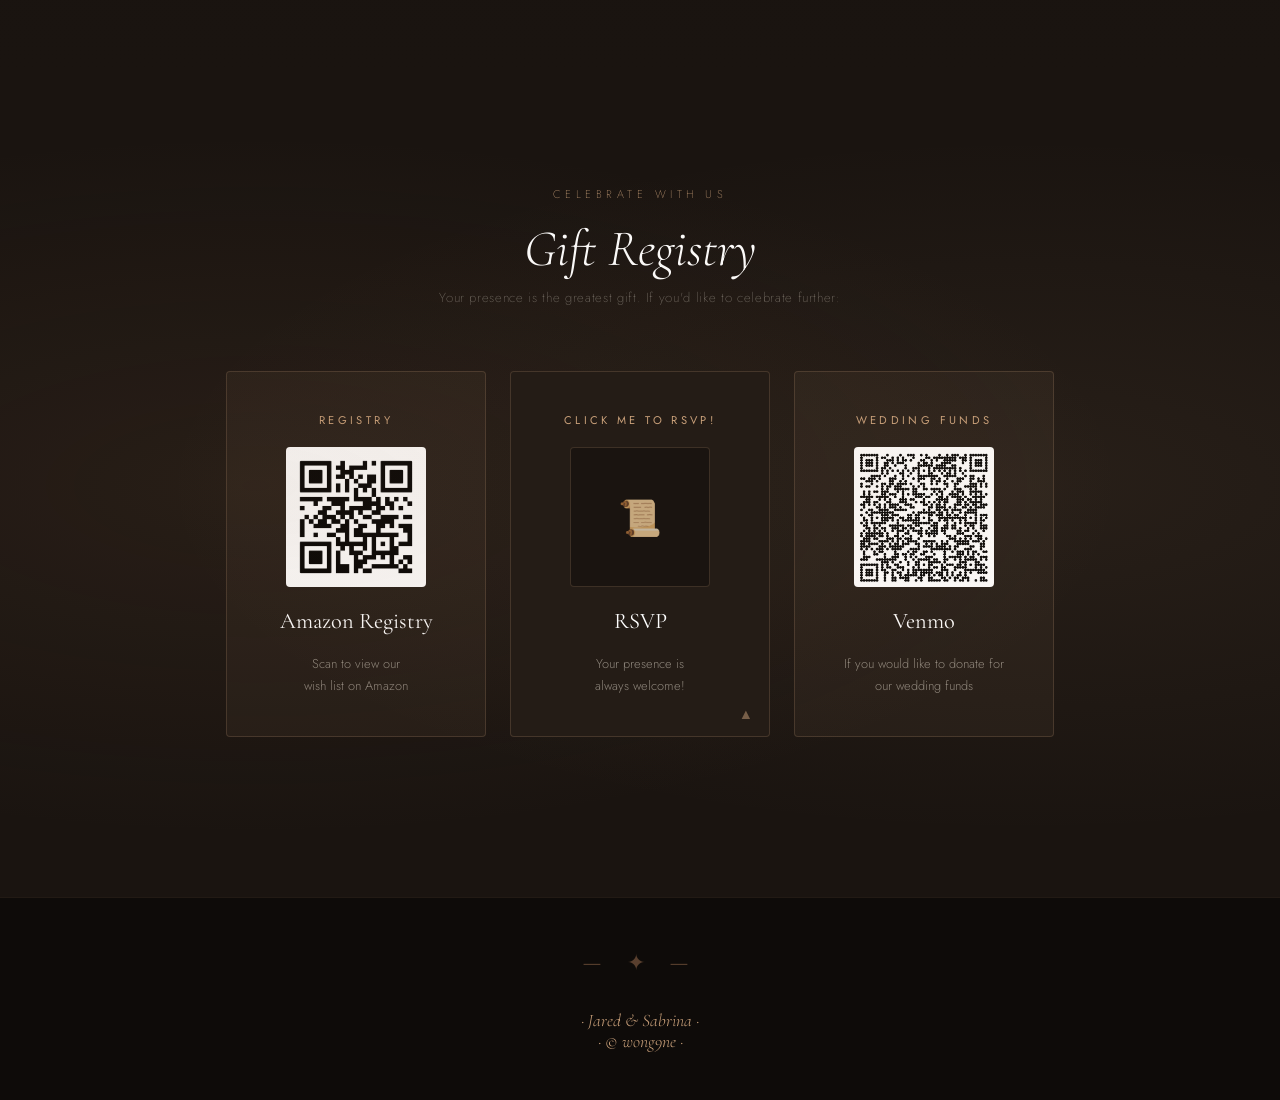
==== commit 8214713f: "flip the invite and index pages" ====
--- a/index.html
+++ b/index.html
@@ -261,11 +261,6 @@
                 <span>Sealing at Cebu Temple</span>
               </label>
               <label class="rsvp-check-label">
-                <input type="checkbox" id="rsvp-party" name="party" value="Wedding afterparty in Hawaii" class="rsvp-checkbox" />
-                <span class="rsvp-checkmark"></span>
-                <span>Wedding afterparty in Hawaii</span>
-              </label>
-              <label class="rsvp-check-label">
                 <input type="checkbox" id="rsvp-message-only" name="message_only" value="Just a message" class="rsvp-checkbox" />
                 <span class="rsvp-checkmark"></span>
                 <span>Just want to leave a message for the couple!</span>
--- a/styles.css
+++ b/styles.css
@@ -596,7 +596,7 @@
 
 /* ── QR placeholder box ── */
 .qr-placeholder {
-  width: 140px;                 /* TWEAK: QR image size */
+  width: 140px;                 
   height: 140px;
   background: var(--white);
   border-radius: 4px;
